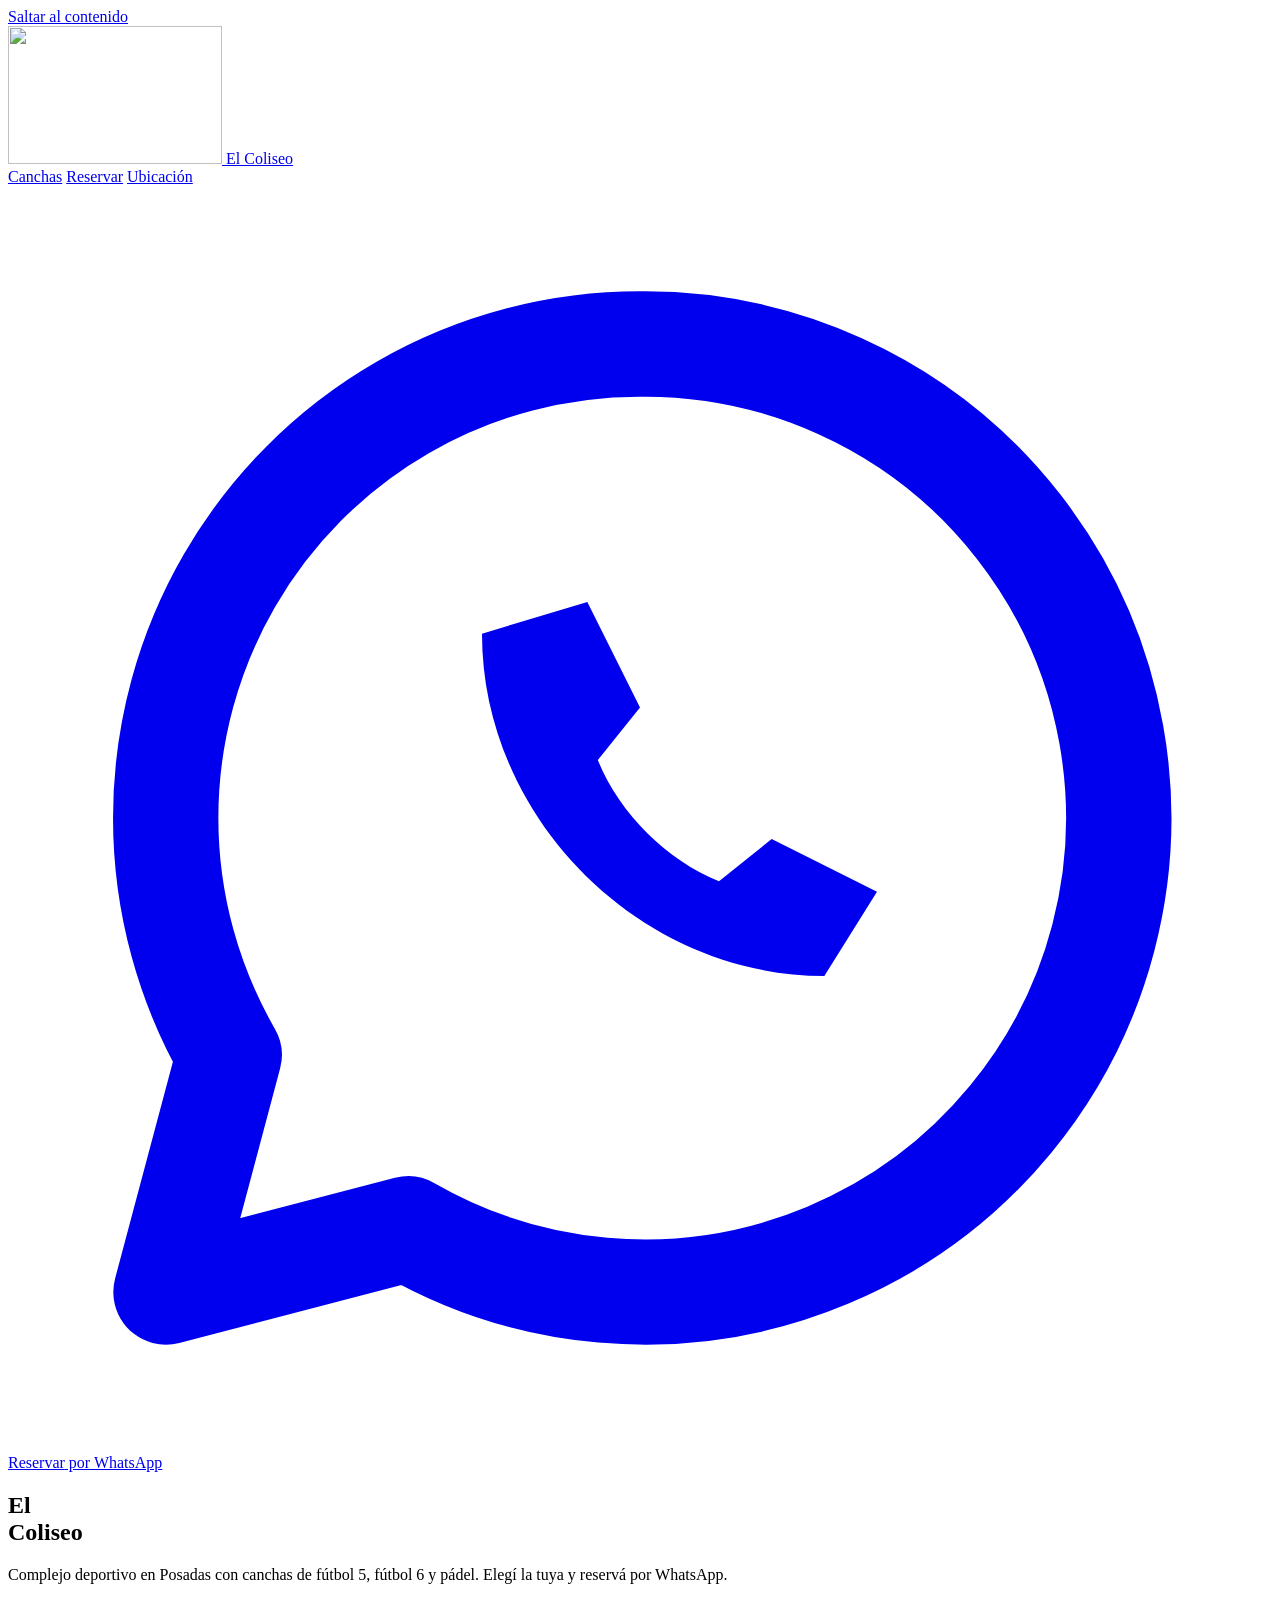
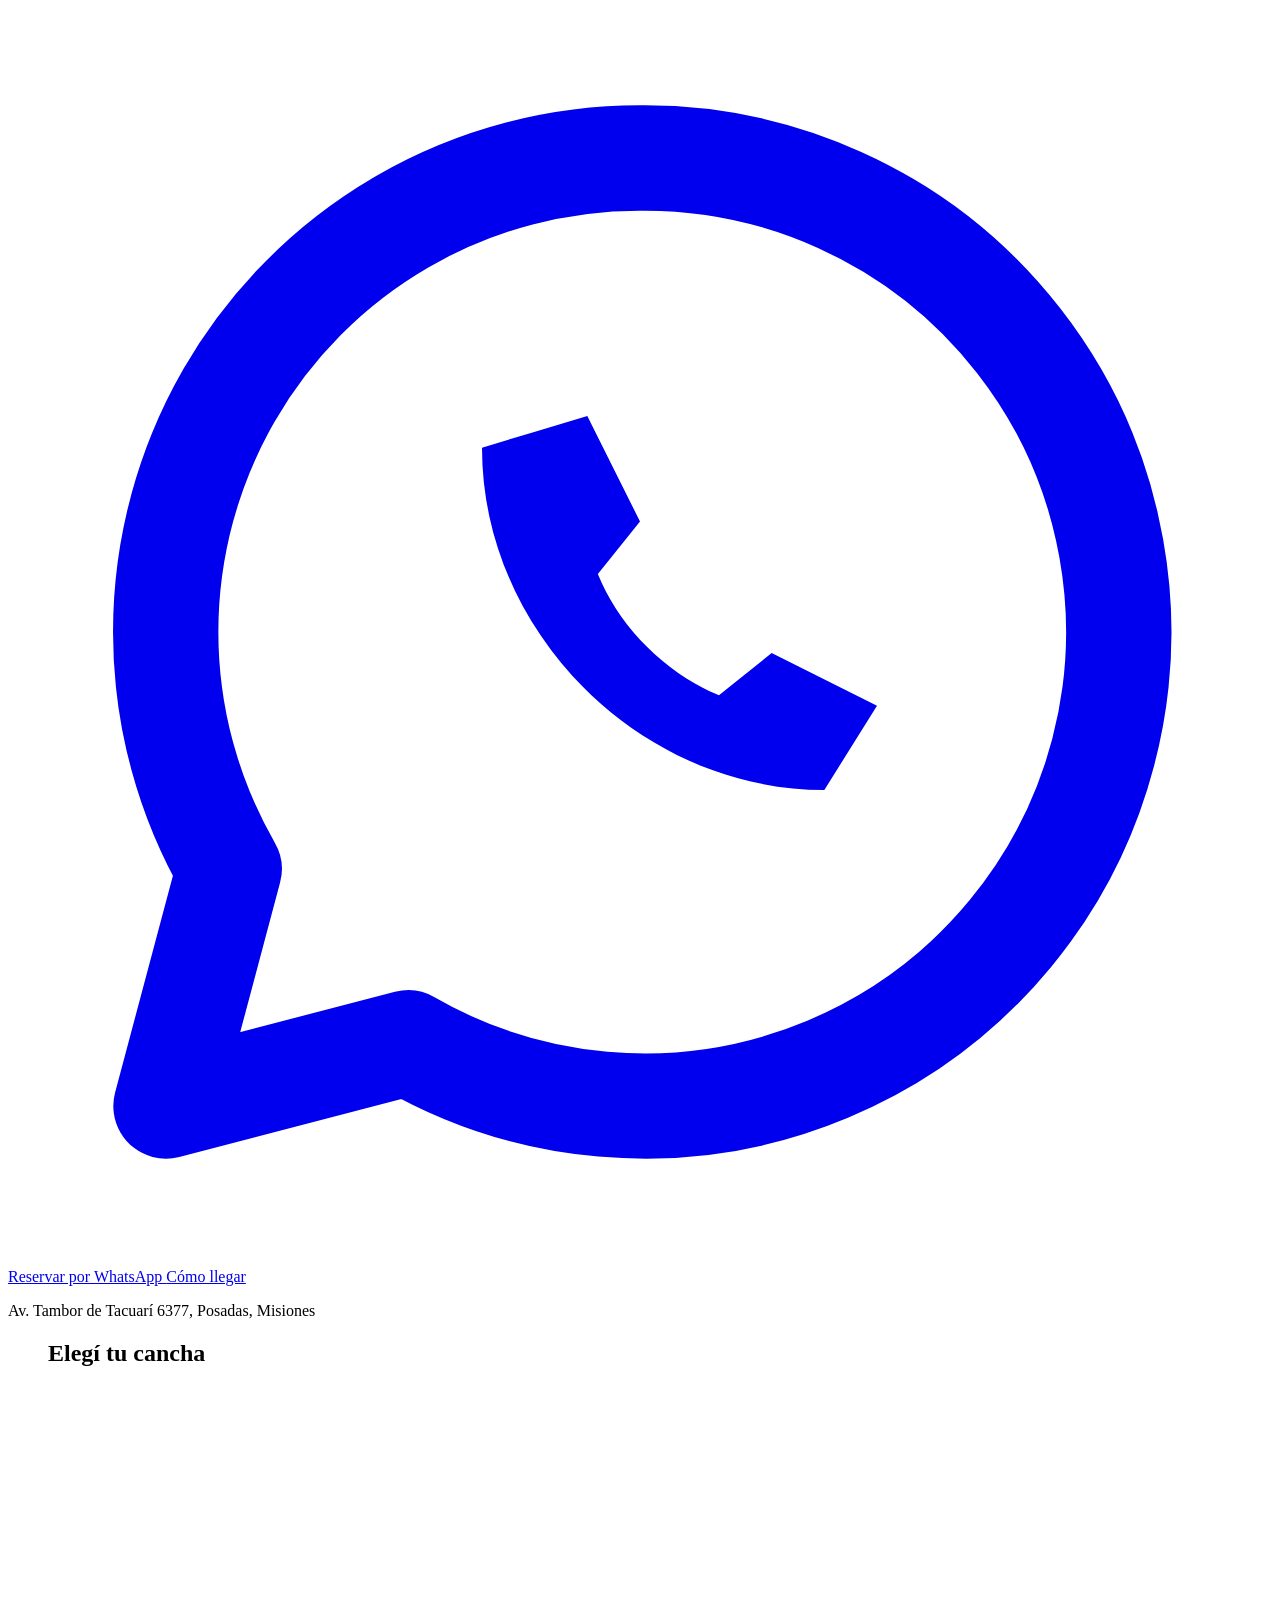
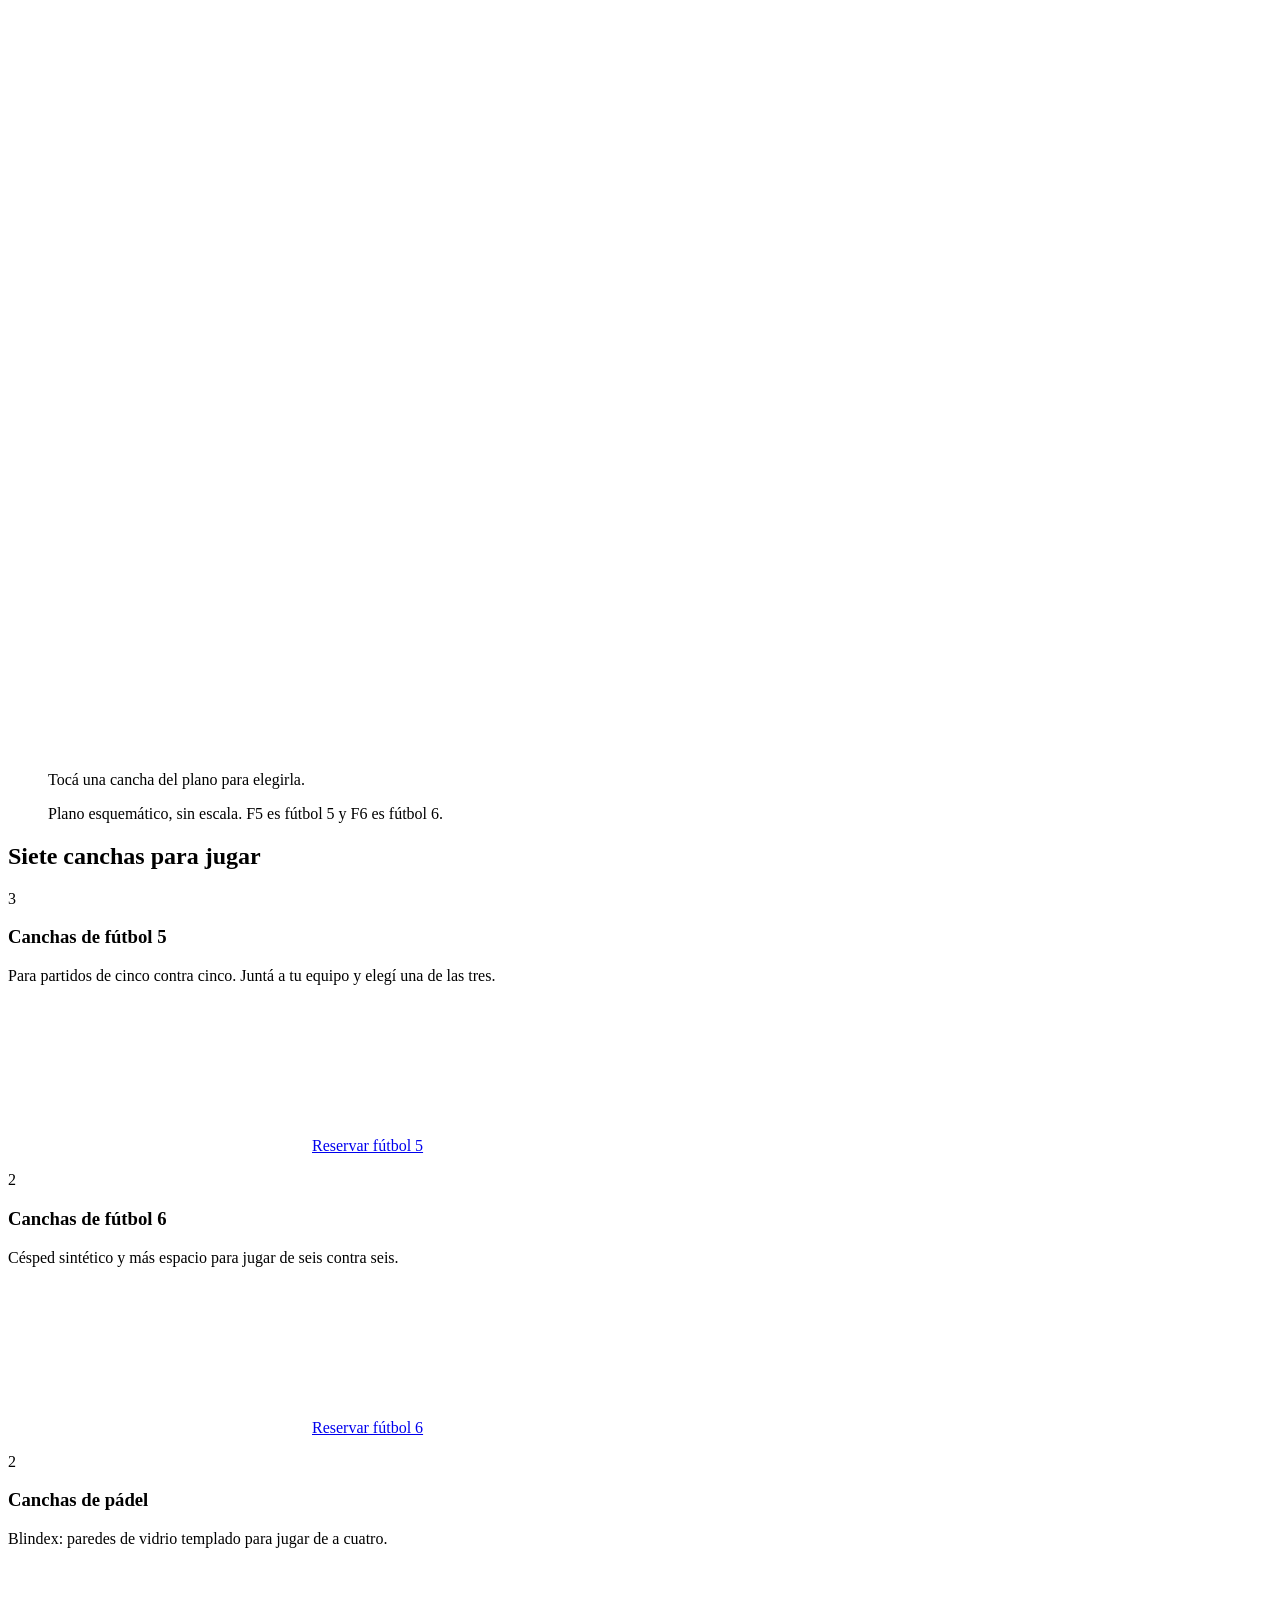
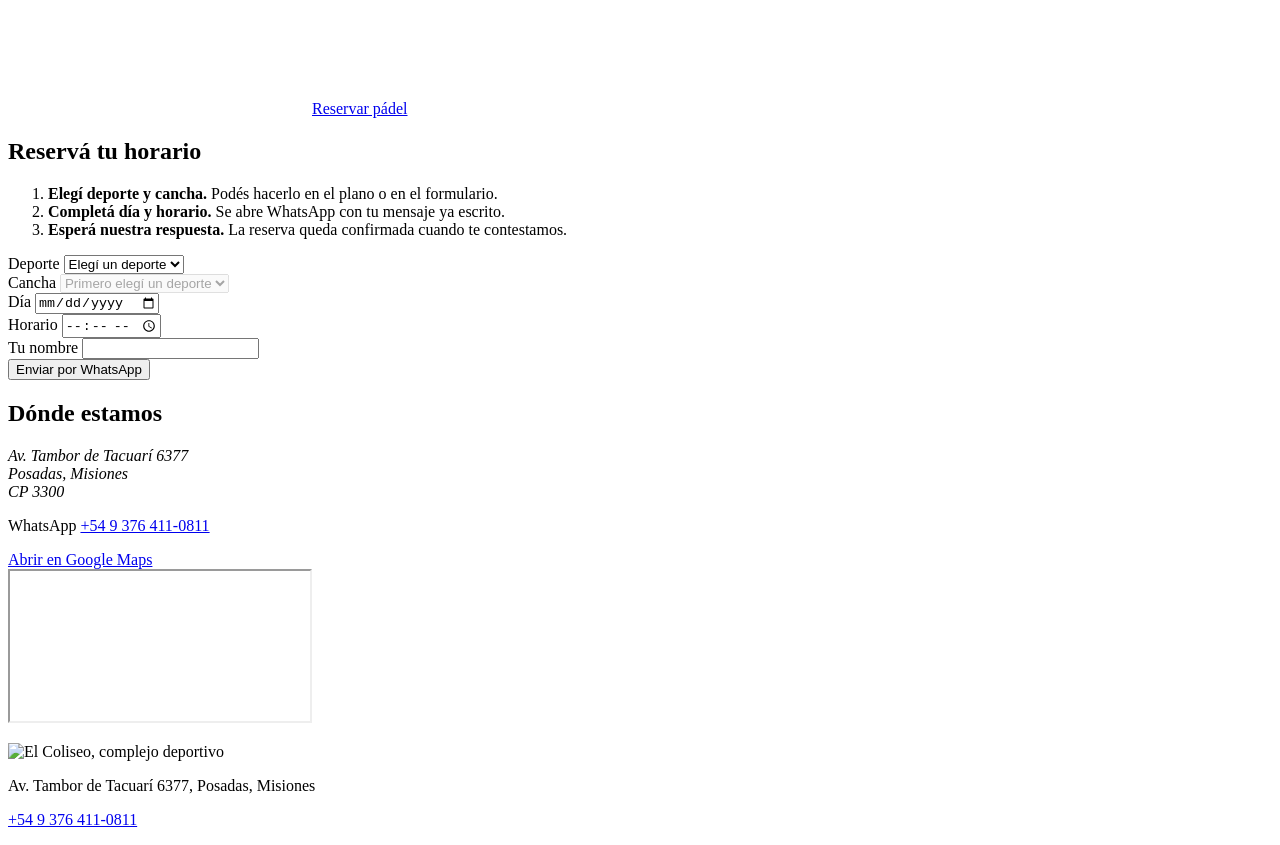
==== index.html @ 9f6e8573 "Agregar index.html Co-Authored-By: Claude Sonnet 5.5 <noreply@anthropic.com>" ====
<!doctype html>
<html lang="es-AR">
<head>
  <meta charset="utf-8">
  <meta name="viewport" content="width=device-width, initial-scale=1">
  <title>El Coliseo | Canchas de fútbol 5, fútbol 6 y pádel en Posadas</title>
  <meta name="description" content="Complejo deportivo en Posadas, Misiones: 3 canchas de fútbol 5, 2 de fútbol 6 con césped sintético y 2 de pádel Blindex. Reservá por WhatsApp.">
  <meta name="theme-color" content="#007abd">
  <meta property="og:type" content="website">
  <meta property="og:locale" content="es_AR">
  <meta property="og:title" content="El Coliseo | Fútbol 5, fútbol 6 y pádel en Posadas">
  <meta property="og:description" content="Elegí tu cancha y reservá por WhatsApp. Av. Tambor de Tacuarí 6377, Posadas.">
  <link rel="icon" type="image/png" href="assets/favicon.png">
  <meta property="og:image" content="assets/logo-completo.png">
  <link rel="preconnect" href="https://fonts.googleapis.com">
  <link rel="preconnect" href="https://fonts.gstatic.com" crossorigin>
  <link href="https://fonts.googleapis.com/css2?family=Big+Shoulders+Display:wght@700;800;900&family=Hanken+Grotesk:wght@400;500;600;700&display=swap" rel="stylesheet">
  <link rel="stylesheet" href="styles.css">
  <script type="application/ld+json">
  {
    "@context": "https://schema.org",
    "@type": "SportsActivityLocation",
    "name": "El Coliseo",
    "description": "Complejo deportivo con canchas de fútbol 5, fútbol 6 con césped sintético y pádel Blindex.",
    "telephone": "+5493764110811",
    "address": {
      "@type": "PostalAddress",
      "streetAddress": "Av. Tambor de Tacuarí 6377",
      "addressLocality": "Posadas",
      "addressRegion": "Misiones",
      "postalCode": "3300",
      "addressCountry": "AR"
    }
  }
  </script>
</head>
<body>
  <a class="skip" href="#canchas">Saltar al contenido</a>

  <header class="site-header">
    <div class="wrap bar">
      <a class="brand" href="#inicio" aria-label="El Coliseo, inicio">
        <img class="brand-mark" src="assets/logo-icono.png" width="214" height="138" alt="">
        <span>El Coliseo</span>
      </a>
      <nav class="nav" aria-label="Principal">
        <a href="#canchas">Canchas</a>
        <a href="#reservar">Reservar</a>
        <a href="#ubicacion">Ubicación</a>
      </nav>
      <a class="btn btn-primary" href="https://wa.me/5493764110811?text=Hola%2C%20quiero%20reservar%20una%20cancha%20en%20El%20Coliseo." target="_blank" rel="noopener">
        <svg class="ico" viewBox="0 0 24 24" aria-hidden="true"><path d="M12 3a9 9 0 0 0-7.8 13.5L3 21l4.6-1.2A9 9 0 1 0 12 3z" fill="none" stroke="currentColor" stroke-width="2" stroke-linejoin="round"/><path d="M9 8.5c0 3.5 3 6.5 6.5 6.5l1-1.6-2-1-1 .8c-1-.4-1.9-1.300-2.300-2.300l.8-1-1-2z" fill="currentColor"/></svg>
        <span>Reservar<span class="hide-sm"> por WhatsApp</span></span>
      </a>
    </div>
  </header>

  <main>
    <section class="hero" id="inicio">
      <div class="wrap hero-grid">
        <div class="hero-copy">
          <h1 class="wordmark">El<br>Coliseo</h1>
          <p class="lede">Complejo deportivo en Posadas con canchas de fútbol 5, fútbol 6 y pádel. Elegí la tuya y reservá por WhatsApp.</p>
          <div class="actions">
            <a class="btn btn-primary btn-lg" href="https://wa.me/5493764110811?text=Hola%2C%20quiero%20reservar%20una%20cancha%20en%20El%20Coliseo." target="_blank" rel="noopener">
              <svg class="ico" viewBox="0 0 24 24" aria-hidden="true"><path d="M12 3a9 9 0 0 0-7.8 13.5L3 21l4.6-1.2A9 9 0 1 0 12 3z" fill="none" stroke="currentColor" stroke-width="2" stroke-linejoin="round"/><path d="M9 8.5c0 3.5 3 6.5 6.5 6.5l1-1.6-2-1-1 .8c-1-.4-1.9-1.300-2.300-2.300l.8-1-1-2z" fill="currentColor"/></svg>
              Reservar por WhatsApp
            </a>
            <a class="btn btn-ghost btn-lg" href="#ubicacion">Cómo llegar</a>
          </div>
          <p class="addr">Av. Tambor de Tacuarí 6377, Posadas, Misiones</p>
        </div>

        <figure class="plan-card" aria-labelledby="plan-title">
          <h2 id="plan-title" class="plan-title">Elegí tu cancha</h2>
          <svg id="plan" class="plan-svg" viewBox="-14 -12 668 544" role="group" aria-label="Plano del complejo con las 7 canchas"></svg>
          <div class="plan-foot">
            <p id="plan-status" class="plan-status" aria-live="polite">Tocá una cancha del plano para elegirla.</p>
            <a id="plan-go" class="btn btn-sun" href="#reservar" hidden>Elegir día y horario</a>
          </div>
          <figcaption class="plan-note">Plano esquemático, sin escala. F5 es fútbol 5 y F6 es fútbol 6.</figcaption>
        </figure>
      </div>
    </section>

    <section class="courts" id="canchas" aria-labelledby="canchas-title">
      <div class="wrap">
        <h2 id="canchas-title" class="section-title">Siete canchas para jugar</h2>

        <div class="court-list">
          <article class="court-row">
            <p class="count">3</p>
            <div class="court-text">
              <h3>Canchas de fútbol&nbsp;5</h3>
              <p>Para partidos de cinco contra cinco. Juntá a tu equipo y elegí una de las tres.</p>
            </div>
            <svg class="court-icon" data-icon="f5" aria-hidden="true"></svg>
            <a class="row-link" href="#reservar" data-pick="f5">Reservar fútbol 5</a>
          </article>

          <article class="court-row">
            <p class="count">2</p>
            <div class="court-text">
              <h3>Canchas de fútbol&nbsp;6</h3>
              <p>Césped sintético y más espacio para jugar de seis contra seis.</p>
            </div>
            <svg class="court-icon" data-icon="f6" aria-hidden="true"></svg>
            <a class="row-link" href="#reservar" data-pick="f6">Reservar fútbol 6</a>
          </article>

          <article class="court-row">
            <p class="count">2</p>
            <div class="court-text">
              <h3>Canchas de pádel</h3>
              <p>Blindex: paredes de vidrio templado para jugar de a cuatro.</p>
            </div>
            <svg class="court-icon" data-icon="padel" aria-hidden="true"></svg>
            <a class="row-link" href="#reservar" data-pick="padel">Reservar pádel</a>
          </article>
        </div>
      </div>
    </section>

    <section class="booking" id="reservar" aria-labelledby="reservar-title">
      <div class="wrap booking-grid">
        <div>
          <h2 id="reservar-title" class="section-title">Reservá tu horario</h2>
          <ol class="steps">
            <li><strong>Elegí deporte y cancha.</strong> Podés hacerlo en el plano o en el formulario.</li>
            <li><strong>Completá día y horario.</strong> Se abre WhatsApp con tu mensaje ya escrito.</li>
            <li><strong>Esperá nuestra respuesta.</strong> La reserva queda confirmada cuando te contestamos.</li>
          </ol>
        </div>

        <form id="form" class="form" novalidate>
          <div class="field">
            <label for="f-sport">Deporte</label>
            <select id="f-sport" name="sport" required>
              <option value="">Elegí un deporte</option>
              <option value="f5">Fútbol 5</option>
              <option value="f6">Fútbol 6</option>
              <option value="padel">Pádel</option>
            </select>
          </div>
          <div class="field">
            <label for="f-court">Cancha</label>
            <select id="f-court" name="court" disabled>
              <option value="">Primero elegí un deporte</option>
            </select>
          </div>
          <div class="field">
            <label for="f-date">Día</label>
            <input id="f-date" name="date" type="date" required>
          </div>
          <div class="field">
            <label for="f-time">Horario</label>
            <input id="f-time" name="time" type="time" required>
          </div>
          <div class="field field-wide">
            <label for="f-name">Tu nombre</label>
            <input id="f-name" name="name" type="text" autocomplete="name" required>
          </div>
          <p id="form-error" class="form-error field-wide" role="alert" hidden></p>
          <button class="btn btn-primary btn-lg field-wide" type="submit">Enviar por WhatsApp</button>
        </form>
      </div>
    </section>

    <section class="where" id="ubicacion" aria-labelledby="ubicacion-title">
      <div class="wrap where-grid">
        <div>
          <h2 id="ubicacion-title" class="section-title">Dónde estamos</h2>
          <address>
            Av. Tambor de Tacuarí 6377<br>
            Posadas, Misiones<br>
            CP 3300
          </address>
          <p class="phone">WhatsApp <a href="https://wa.me/5493764110811" target="_blank" rel="noopener">+54 9 376 411-0811</a></p>
          <a class="btn btn-ghost" href="https://www.google.com/maps/search/?api=1&query=Av.+Tambor+de+Tacuar%C3%AD+6377+Posadas+Misiones" target="_blank" rel="noopener">Abrir en Google Maps</a>
        </div>
        <div class="map">
          <iframe title="Mapa con la ubicación de El Coliseo" loading="lazy" referrerpolicy="no-referrer-when-downgrade"
            src="https://www.google.com/maps?q=Av.+Tambor+de+Tacuar%C3%AD+6377,+Posadas,+Misiones&output=embed"></iframe>
        </div>
      </div>
    </section>
  </main>

  <footer class="site-footer">
    <div class="wrap foot">
      <p class="foot-brand"><img src="assets/logo-completo.png" width="218" height="188" alt="El Coliseo, complejo deportivo"></p>
      <p>Av. Tambor de Tacuarí 6377, Posadas, Misiones</p>
      <p><a href="https://wa.me/5493764110811" target="_blank" rel="noopener">+54 9 376 411-0811</a></p>
    </div>
  </footer>

  <script src="script.js"></script>
</body>
</html>
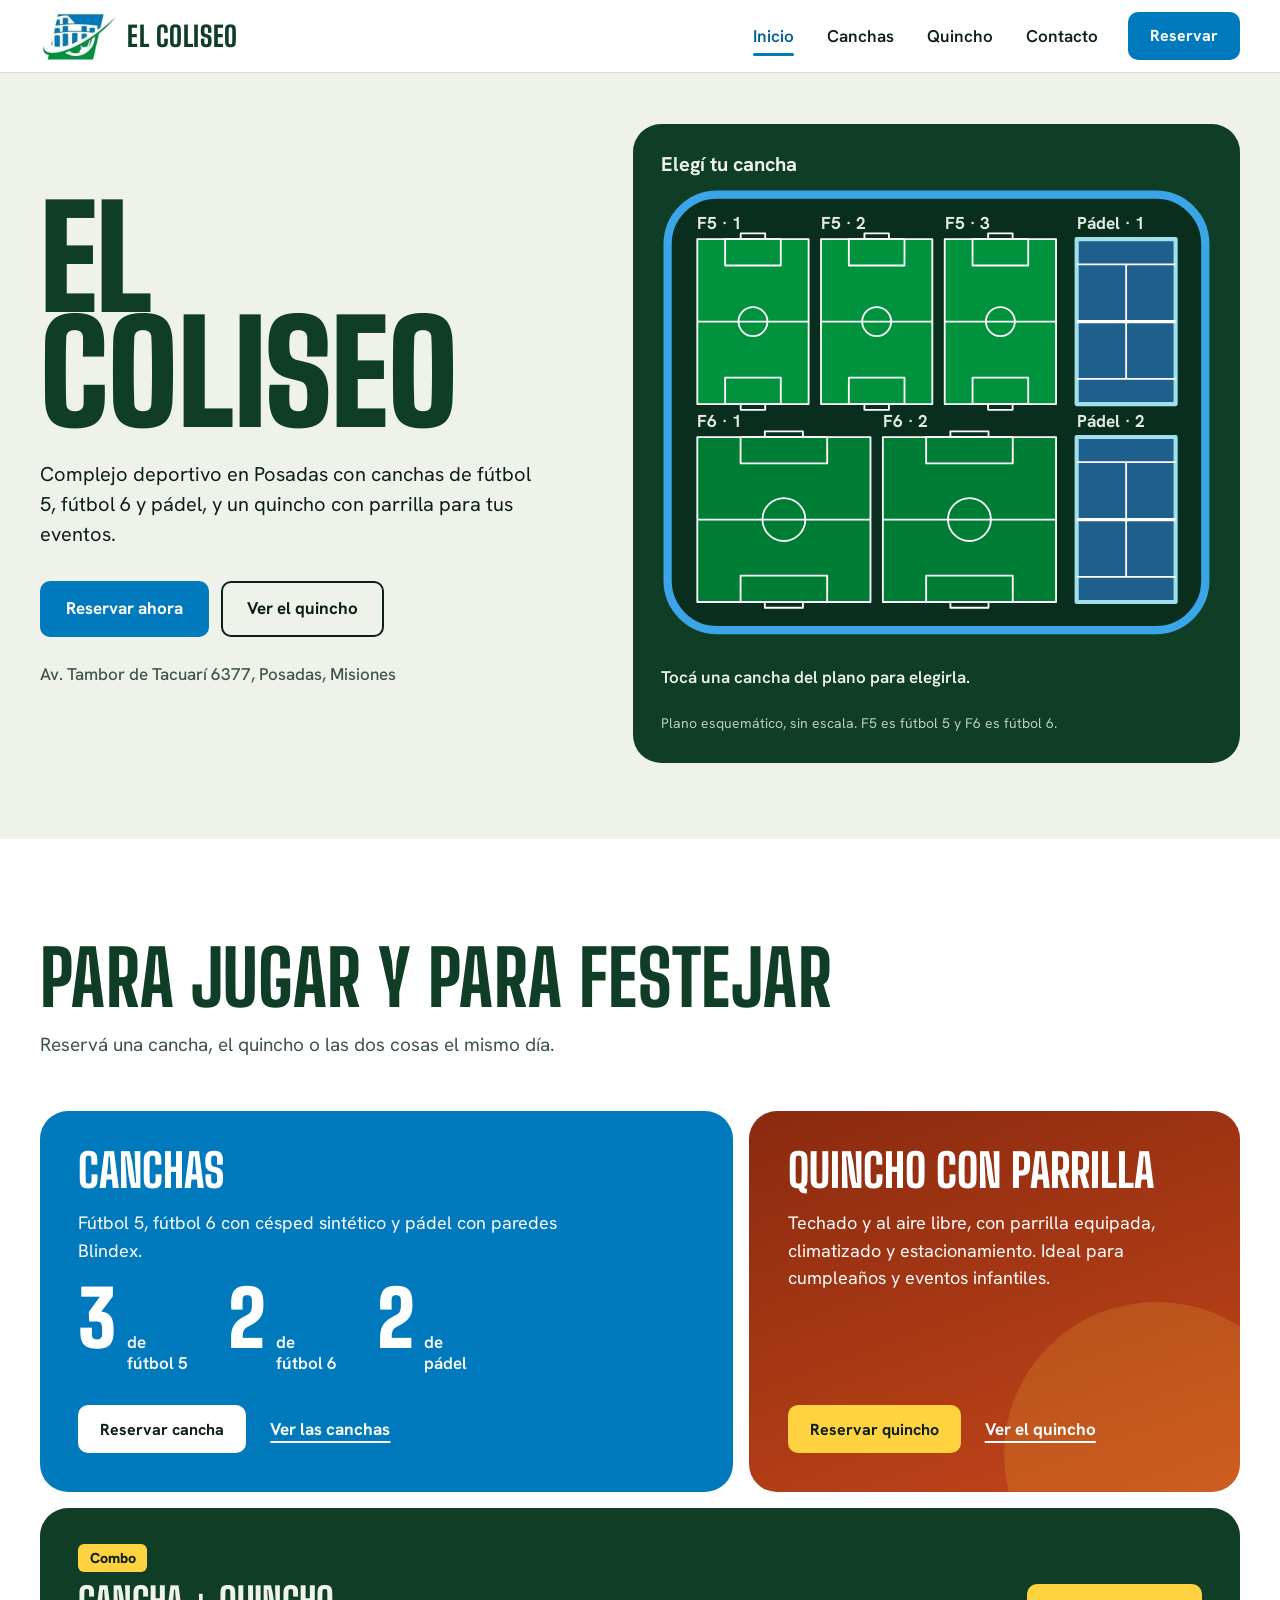
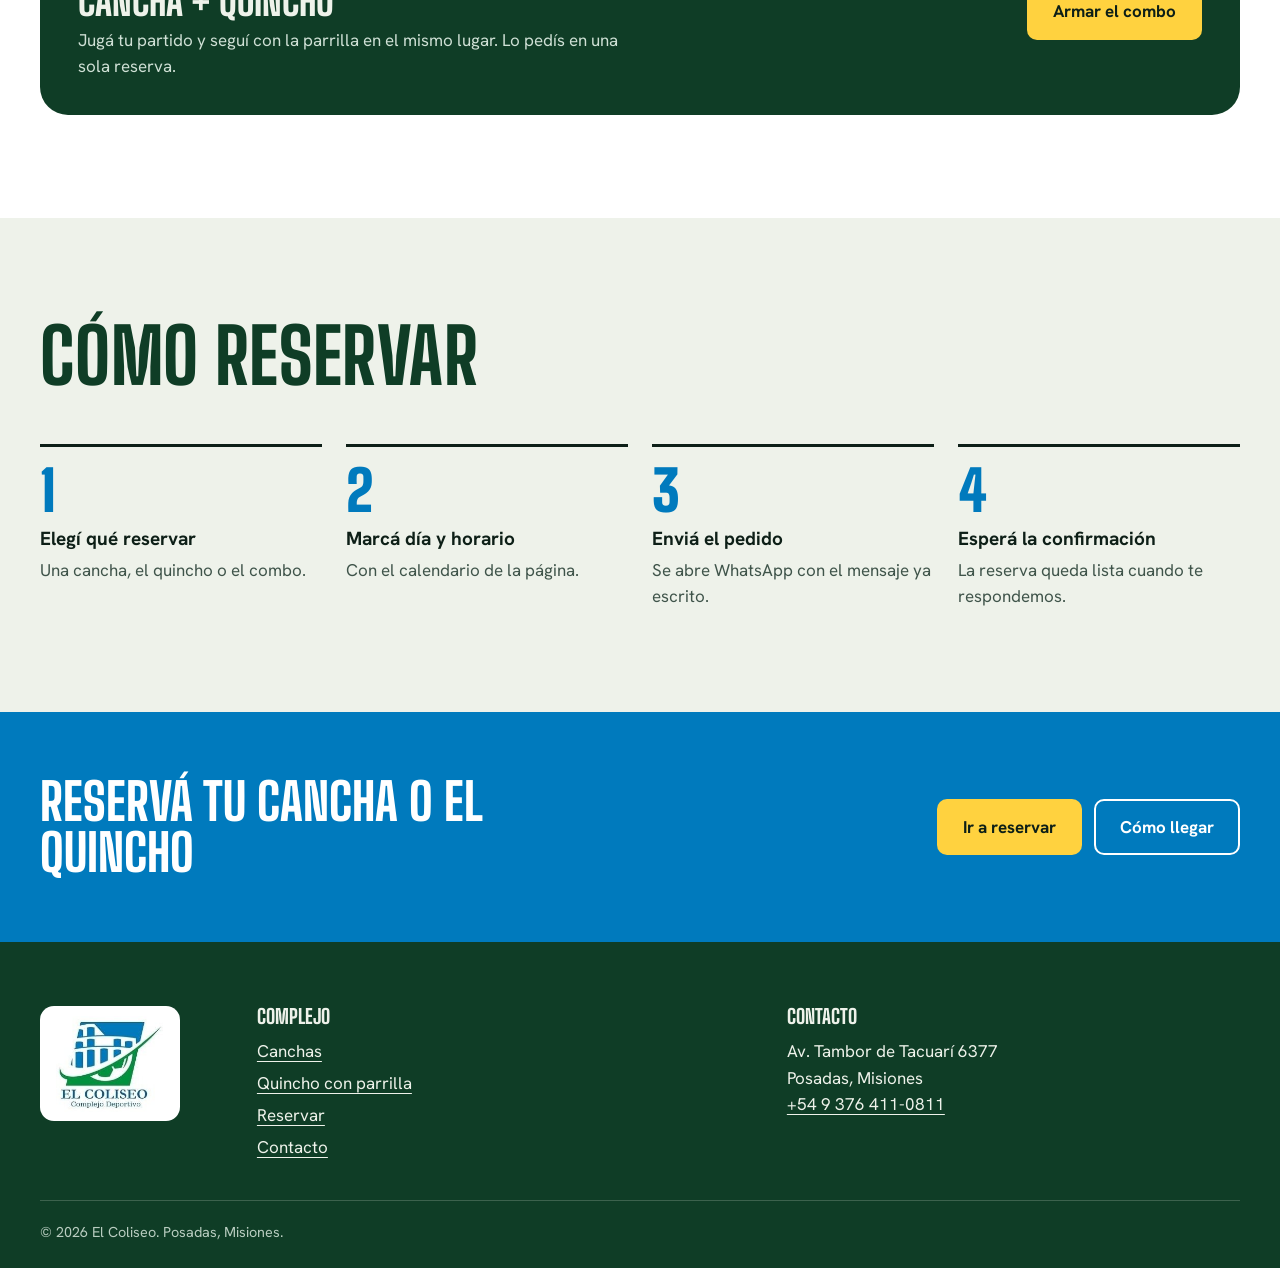
==== commit 16b1914e: "Sitio de varias paginas con quincho y reservas - Paginas: inicio, canchas, quincho, reservar y conta" ====
--- a/index.html
+++ b/index.html
@@ -3,25 +3,25 @@
 <head>
   <meta charset="utf-8">
   <meta name="viewport" content="width=device-width, initial-scale=1">
-  <title>El Coliseo | Canchas de fútbol 5, fútbol 6 y pádel en Posadas</title>
-  <meta name="description" content="Complejo deportivo en Posadas, Misiones: 3 canchas de fútbol 5, 2 de fútbol 6 con césped sintético y 2 de pádel Blindex. Reservá por WhatsApp.">
+  <title>El Coliseo | Canchas de fútbol, pádel y quincho en Posadas</title>
+  <meta name="description" content="Complejo deportivo en Posadas, Misiones: canchas de fútbol 5, fútbol 6 y pádel Blindex, y quincho con parrilla para eventos. Reservá online.">
   <meta name="theme-color" content="#007abd">
   <meta property="og:type" content="website">
   <meta property="og:locale" content="es_AR">
-  <meta property="og:title" content="El Coliseo | Fútbol 5, fútbol 6 y pádel en Posadas">
-  <meta property="og:description" content="Elegí tu cancha y reservá por WhatsApp. Av. Tambor de Tacuarí 6377, Posadas.">
+  <meta property="og:title" content="El Coliseo | Canchas y quincho en Posadas">
+  <meta property="og:description" content="Fútbol 5, fútbol 6, pádel y quincho con parrilla. Av. Tambor de Tacuarí 6377, Posadas.">
+  <meta property="og:image" content="assets/logo-completo.png">
   <link rel="icon" type="image/png" href="assets/favicon.png">
-  <meta property="og:image" content="assets/logo-completo.png">
   <link rel="preconnect" href="https://fonts.googleapis.com">
   <link rel="preconnect" href="https://fonts.gstatic.com" crossorigin>
-  <link href="https://fonts.googleapis.com/css2?family=Big+Shoulders+Display:wght@700;800;900&family=Hanken+Grotesk:wght@400;500;600;700&display=swap" rel="stylesheet">
+  <link href="https://fonts.googleapis.com/css2?family=Big+Shoulders+Display:wght@700;800;900&family=Hanken+Grotesk:wght@400;500;600;700;800&display=swap" rel="stylesheet">
   <link rel="stylesheet" href="styles.css">
   <script type="application/ld+json">
   {
     "@context": "https://schema.org",
     "@type": "SportsActivityLocation",
     "name": "El Coliseo",
-    "description": "Complejo deportivo con canchas de fútbol 5, fútbol 6 con césped sintético y pádel Blindex.",
+    "description": "Complejo deportivo con canchas de fútbol 5, fútbol 6 con césped sintético, pádel Blindex y quincho con parrilla.",
     "telephone": "+5493764110811",
     "address": {
       "@type": "PostalAddress",
@@ -34,39 +34,35 @@
   }
   </script>
 </head>
-<body>
-  <a class="skip" href="#canchas">Saltar al contenido</a>
+<body data-page="inicio">
+  <a class="skip" href="#contenido">Saltar al contenido</a>
 
   <header class="site-header">
     <div class="wrap bar">
-      <a class="brand" href="#inicio" aria-label="El Coliseo, inicio">
+      <a class="brand" href="index.html" aria-label="El Coliseo, inicio">
         <img class="brand-mark" src="assets/logo-icono.png" width="214" height="138" alt="">
         <span>El Coliseo</span>
       </a>
-      <nav class="nav" aria-label="Principal">
-        <a href="#canchas">Canchas</a>
-        <a href="#reservar">Reservar</a>
-        <a href="#ubicacion">Ubicación</a>
+      <nav class="nav" id="nav" aria-label="Principal">
+        <a href="index.html" data-nav="inicio">Inicio</a>
+        <a href="canchas.html" data-nav="canchas">Canchas</a>
+        <a href="quincho.html" data-nav="quincho">Quincho</a>
+        <a href="contacto.html" data-nav="contacto">Contacto</a>
       </nav>
-      <a class="btn btn-primary" href="https://wa.me/5493764110811?text=Hola%2C%20quiero%20reservar%20una%20cancha%20en%20El%20Coliseo." target="_blank" rel="noopener">
-        <svg class="ico" viewBox="0 0 24 24" aria-hidden="true"><path d="M12 3a9 9 0 0 0-7.8 13.5L3 21l4.6-1.2A9 9 0 1 0 12 3z" fill="none" stroke="currentColor" stroke-width="2" stroke-linejoin="round"/><path d="M9 8.5c0 3.5 3 6.5 6.5 6.5l1-1.6-2-1-1 .8c-1-.4-1.9-1.300-2.300-2.300l.8-1-1-2z" fill="currentColor"/></svg>
-        <span>Reservar<span class="hide-sm"> por WhatsApp</span></span>
-      </a>
+      <a class="btn btn-primary bar-cta" href="reservar.html">Reservar</a>
+      <button class="menu-toggle" type="button" aria-expanded="false" aria-controls="nav" aria-label="Abrir menú"><span></span></button>
     </div>
   </header>
 
-  <main>
+  <main id="contenido">
     <section class="hero" id="inicio">
       <div class="wrap hero-grid">
         <div class="hero-copy">
           <h1 class="wordmark">El<br>Coliseo</h1>
-          <p class="lede">Complejo deportivo en Posadas con canchas de fútbol 5, fútbol 6 y pádel. Elegí la tuya y reservá por WhatsApp.</p>
+          <p class="lede">Complejo deportivo en Posadas con canchas de fútbol 5, fútbol 6 y pádel, y un quincho con parrilla para tus eventos.</p>
           <div class="actions">
-            <a class="btn btn-primary btn-lg" href="https://wa.me/5493764110811?text=Hola%2C%20quiero%20reservar%20una%20cancha%20en%20El%20Coliseo." target="_blank" rel="noopener">
-              <svg class="ico" viewBox="0 0 24 24" aria-hidden="true"><path d="M12 3a9 9 0 0 0-7.8 13.5L3 21l4.6-1.2A9 9 0 1 0 12 3z" fill="none" stroke="currentColor" stroke-width="2" stroke-linejoin="round"/><path d="M9 8.5c0 3.5 3 6.5 6.5 6.5l1-1.6-2-1-1 .8c-1-.4-1.9-1.300-2.300-2.300l.8-1-1-2z" fill="currentColor"/></svg>
-              Reservar por WhatsApp
-            </a>
-            <a class="btn btn-ghost btn-lg" href="#ubicacion">Cómo llegar</a>
+            <a class="btn btn-primary btn-lg" href="reservar.html">Reservar ahora</a>
+            <a class="btn btn-ghost btn-lg" href="quincho.html">Ver el quincho</a>
           </div>
           <p class="addr">Av. Tambor de Tacuarí 6377, Posadas, Misiones</p>
         </div>
@@ -76,124 +72,103 @@
           <svg id="plan" class="plan-svg" viewBox="-14 -12 668 544" role="group" aria-label="Plano del complejo con las 7 canchas"></svg>
           <div class="plan-foot">
             <p id="plan-status" class="plan-status" aria-live="polite">Tocá una cancha del plano para elegirla.</p>
-            <a id="plan-go" class="btn btn-sun" href="#reservar" hidden>Elegir día y horario</a>
+            <a id="plan-go" class="btn btn-sun" href="reservar.html" hidden>Elegir día y horario</a>
           </div>
           <figcaption class="plan-note">Plano esquemático, sin escala. F5 es fútbol 5 y F6 es fútbol 6.</figcaption>
         </figure>
       </div>
     </section>
 
-    <section class="courts" id="canchas" aria-labelledby="canchas-title">
+    <section class="services" aria-labelledby="servicios-title">
       <div class="wrap">
-        <h2 id="canchas-title" class="section-title">Siete canchas para jugar</h2>
+        <div class="section-head">
+          <h2 id="servicios-title" class="section-title">Para jugar y para festejar</h2>
+          <p class="section-lede">Reservá una cancha, el quincho o las dos cosas el mismo día.</p>
+        </div>
 
-        <div class="court-list">
-          <article class="court-row">
-            <p class="count">3</p>
-            <div class="court-text">
-              <h3>Canchas de fútbol&nbsp;5</h3>
-              <p>Para partidos de cinco contra cinco. Juntá a tu equipo y elegí una de las tres.</p>
+        <div class="svc-grid">
+          <article class="svc svc--canchas">
+            <h3>Canchas</h3>
+            <p>Fútbol 5, fútbol 6 con césped sintético y pádel con paredes Blindex.</p>
+            <ul class="svc-counts">
+              <li><strong>3</strong><span>de<br>fútbol 5</span></li>
+              <li><strong>2</strong><span>de<br>fútbol 6</span></li>
+              <li><strong>2</strong><span>de<br>pádel</span></li>
+            </ul>
+            <div class="svc-actions">
+              <a class="btn btn-light" href="reservar.html?tipo=cancha">Reservar cancha</a>
+              <a class="text-link" href="canchas.html">Ver las canchas</a>
             </div>
-            <svg class="court-icon" data-icon="f5" aria-hidden="true"></svg>
-            <a class="row-link" href="#reservar" data-pick="f5">Reservar fútbol 5</a>
           </article>
 
-          <article class="court-row">
-            <p class="count">2</p>
-            <div class="court-text">
-              <h3>Canchas de fútbol&nbsp;6</h3>
-              <p>Césped sintético y más espacio para jugar de seis contra seis.</p>
+          <article class="svc svc--quincho">
+            <h3>Quincho con parrilla</h3>
+            <p>Techado y al aire libre, con parrilla equipada, climatizado y estacionamiento. Ideal para cumpleaños y eventos infantiles.</p>
+            <div class="svc-actions">
+              <a class="btn btn-sun" href="reservar.html?tipo=quincho">Reservar quincho</a>
+              <a class="text-link" href="quincho.html">Ver el quincho</a>
             </div>
-            <svg class="court-icon" data-icon="f6" aria-hidden="true"></svg>
-            <a class="row-link" href="#reservar" data-pick="f6">Reservar fútbol 6</a>
           </article>
 
-          <article class="court-row">
-            <p class="count">2</p>
-            <div class="court-text">
-              <h3>Canchas de pádel</h3>
-              <p>Blindex: paredes de vidrio templado para jugar de a cuatro.</p>
+          <aside class="combo-band" aria-label="Combo">
+            <div>
+              <span class="combo-tag">Combo</span>
+              <h3>Cancha + quincho</h3>
+              <p>Jugá tu partido y seguí con la parrilla en el mismo lugar. Lo pedís en una sola reserva.</p>
             </div>
-            <svg class="court-icon" data-icon="padel" aria-hidden="true"></svg>
-            <a class="row-link" href="#reservar" data-pick="padel">Reservar pádel</a>
-          </article>
+            <a class="btn btn-sun btn-lg" href="reservar.html?tipo=combo">Armar el combo</a>
+          </aside>
         </div>
       </div>
     </section>
 
-    <section class="booking" id="reservar" aria-labelledby="reservar-title">
-      <div class="wrap booking-grid">
-        <div>
-          <h2 id="reservar-title" class="section-title">Reservá tu horario</h2>
-          <ol class="steps">
-            <li><strong>Elegí deporte y cancha.</strong> Podés hacerlo en el plano o en el formulario.</li>
-            <li><strong>Completá día y horario.</strong> Se abre WhatsApp con tu mensaje ya escrito.</li>
-            <li><strong>Esperá nuestra respuesta.</strong> La reserva queda confirmada cuando te contestamos.</li>
-          </ol>
+    <section class="how" aria-labelledby="como-title">
+      <div class="wrap">
+        <div class="section-head">
+          <h2 id="como-title" class="section-title">Cómo reservar</h2>
         </div>
-
-        <form id="form" class="form" novalidate>
-          <div class="field">
-            <label for="f-sport">Deporte</label>
-            <select id="f-sport" name="sport" required>
-              <option value="">Elegí un deporte</option>
-              <option value="f5">Fútbol 5</option>
-              <option value="f6">Fútbol 6</option>
-              <option value="padel">Pádel</option>
-            </select>
-          </div>
-          <div class="field">
-            <label for="f-court">Cancha</label>
-            <select id="f-court" name="court" disabled>
-              <option value="">Primero elegí un deporte</option>
-            </select>
-          </div>
-          <div class="field">
-            <label for="f-date">Día</label>
-            <input id="f-date" name="date" type="date" required>
-          </div>
-          <div class="field">
-            <label for="f-time">Horario</label>
-            <input id="f-time" name="time" type="time" required>
-          </div>
-          <div class="field field-wide">
-            <label for="f-name">Tu nombre</label>
-            <input id="f-name" name="name" type="text" autocomplete="name" required>
-          </div>
-          <p id="form-error" class="form-error field-wide" role="alert" hidden></p>
-          <button class="btn btn-primary btn-lg field-wide" type="submit">Enviar por WhatsApp</button>
-        </form>
+        <ol class="how-steps">
+          <li><strong>Elegí qué reservar</strong><p>Una cancha, el quincho o el combo.</p></li>
+          <li><strong>Marcá día y horario</strong><p>Con el calendario de la página.</p></li>
+          <li><strong>Enviá el pedido</strong><p>Se abre WhatsApp con el mensaje ya escrito.</p></li>
+          <li><strong>Esperá la confirmación</strong><p>La reserva queda lista cuando te respondemos.</p></li>
+        </ol>
       </div>
     </section>
 
-    <section class="where" id="ubicacion" aria-labelledby="ubicacion-title">
-      <div class="wrap where-grid">
-        <div>
-          <h2 id="ubicacion-title" class="section-title">Dónde estamos</h2>
-          <address>
-            Av. Tambor de Tacuarí 6377<br>
-            Posadas, Misiones<br>
-            CP 3300
-          </address>
-          <p class="phone">WhatsApp <a href="https://wa.me/5493764110811" target="_blank" rel="noopener">+54 9 376 411-0811</a></p>
-          <a class="btn btn-ghost" href="https://www.google.com/maps/search/?api=1&query=Av.+Tambor+de+Tacuar%C3%AD+6377+Posadas+Misiones" target="_blank" rel="noopener">Abrir en Google Maps</a>
-        </div>
-        <div class="map">
-          <iframe title="Mapa con la ubicación de El Coliseo" loading="lazy" referrerpolicy="no-referrer-when-downgrade"
-            src="https://www.google.com/maps?q=Av.+Tambor+de+Tacuar%C3%AD+6377,+Posadas,+Misiones&output=embed"></iframe>
+    <section class="cta-band" aria-labelledby="cta-title">
+      <div class="wrap cta-inner">
+        <h2 id="cta-title">Reservá tu cancha o el quincho</h2>
+        <div class="cta-actions">
+          <a class="btn btn-sun btn-lg" href="reservar.html">Ir a reservar</a>
+          <a class="btn btn-outline-light btn-lg" href="contacto.html">Cómo llegar</a>
         </div>
       </div>
     </section>
   </main>
 
   <footer class="site-footer">
-    <div class="wrap foot">
+    <div class="wrap foot-grid">
       <p class="foot-brand"><img src="assets/logo-completo.png" width="218" height="188" alt="El Coliseo, complejo deportivo"></p>
-      <p>Av. Tambor de Tacuarí 6377, Posadas, Misiones</p>
-      <p><a href="https://wa.me/5493764110811" target="_blank" rel="noopener">+54 9 376 411-0811</a></p>
+      <div>
+        <p class="foot-title">Complejo</p>
+        <ul>
+          <li><a href="canchas.html">Canchas</a></li>
+          <li><a href="quincho.html">Quincho con parrilla</a></li>
+          <li><a href="reservar.html">Reservar</a></li>
+          <li><a href="contacto.html">Contacto</a></li>
+        </ul>
+      </div>
+      <div>
+        <p class="foot-title">Contacto</p>
+        <address>Av. Tambor de Tacuarí 6377<br>Posadas, Misiones</address>
+        <p><a data-wa href="https://wa.me/5493764110811">+54 9 376 411-0811</a></p>
+      </div>
     </div>
+    <div class="wrap foot-base"><p>© 2026 El Coliseo. Posadas, Misiones.</p></div>
   </footer>
 
-  <script src="script.js"></script>
+  <script src="js/common.js"></script>
+  <script src="js/home.js"></script>
 </body>
 </html>
--- a/styles.css
+++ b/styles.css
@@ -0,0 +1,522 @@
+/* ==========================================================================
+   El Coliseo — estilos
+   Marca: azul y verde del logo. Quincho: naranja brasa del banner.
+   ========================================================================== */
+
+:root {
+  --chalk: #eef2ea;
+  --paper: #f8faf5;
+  --ink: #0d1f17;
+  --ink-soft: #3f544a;
+  --line: rgba(13, 31, 23, .16);
+
+  --turf: #0f3d26;
+  --turf-deep: #0a2e1d;
+  --pitch: #00923d;
+  --pitch-2: #007d34;
+  --court-blue: #1f5f8b;
+
+  --blue: #007abd;
+  --blue-dark: #005f94;
+  --blue-light: #3aa6e8;
+  --blue-tint: #e6f3fa;
+
+  --ember: #c4461a;
+  --ember-dark: #8a2a0f;
+  --ember-deep: #5f1b07;
+  --amber: #f2a33a;
+
+  --sun: #ffd23f;
+  --glass: #9fe0ec;
+  --error: #b3261e;
+
+  --display: "Big Shoulders Display", "Arial Narrow", Impact, sans-serif;
+  --text: "Hanken Grotesk", system-ui, -apple-system, "Segoe UI", sans-serif;
+
+  --section: clamp(3.5rem, 8vw, 6.5rem);
+}
+
+*, *::before, *::after { box-sizing: border-box; }
+
+html { scroll-behavior: smooth; scroll-padding-top: 96px; }
+
+body {
+  margin: 0;
+  font-family: var(--text);
+  font-size: 1.0625rem;
+  line-height: 1.55;
+  color: var(--ink);
+  background: var(--chalk);
+  -webkit-font-smoothing: antialiased;
+}
+
+[hidden] { display: none !important; }
+h1, h2, h3, p, ol, ul, dl, dd, address, figure, fieldset { margin: 0; padding: 0; }
+ul, ol { list-style: none; }
+address { font-style: normal; }
+a { color: inherit; }
+img { max-width: 100%; }
+
+:focus-visible { outline: 3px solid var(--turf); outline-offset: 3px; }
+
+.wrap { width: min(1200px, 100% - 2rem); margin-inline: auto; }
+
+.skip {
+  position: absolute; left: 1rem; top: -4rem; z-index: 50;
+  background: var(--ink); color: var(--chalk); padding: .6rem 1rem; border-radius: 8px;
+}
+.skip:focus { top: 1rem; }
+
+/* ---------- Type ---------- */
+.section-title {
+  font: 800 clamp(2.5rem, 5vw + 1rem, 4.75rem)/.95 var(--display);
+  text-transform: uppercase; letter-spacing: .005em; color: var(--turf);
+}
+.section-lede { margin-top: 1rem; max-width: 36rem; font-size: 1.1875rem; color: var(--ink-soft); }
+.section-head { margin-bottom: clamp(2rem, 4vw, 3.25rem); }
+
+/* ---------- Buttons ---------- */
+.btn {
+  display: inline-flex; align-items: center; justify-content: center; gap: .6rem;
+  min-height: 48px; padding: .65rem 1.25rem;
+  border: 2px solid transparent; border-radius: 10px;
+  font: 700 1rem/1.2 var(--text); text-decoration: none; cursor: pointer;
+  transition: background-color .15s, color .15s, border-color .15s;
+}
+.btn-lg { min-height: 56px; padding-inline: 1.5rem; font-size: 1.0625rem; }
+.btn-primary { background: var(--blue); color: #fff; }
+.btn-primary:hover { background: var(--blue-dark); }
+.btn-ghost { border-color: var(--ink); color: var(--ink); background: transparent; }
+.btn-ghost:hover { background: var(--ink); color: var(--chalk); }
+.btn-light { background: #fff; color: var(--ink); }
+.btn-light:hover { background: var(--chalk); }
+.btn-outline-light { border-color: #fff; color: #fff; background: transparent; }
+.btn-outline-light:hover { background: #fff; color: var(--ink); }
+.btn-sun { background: var(--sun); color: var(--ink); }
+.btn-sun:hover { background: #ffe07a; }
+.btn:disabled { opacity: .55; cursor: not-allowed; }
+.ico { width: 22px; height: 22px; flex: none; }
+
+.on-dark :focus-visible, .plan-card :focus-visible, .site-footer :focus-visible, .summary :focus-visible,
+.svc :focus-visible, .cta-band :focus-visible, .combo-band :focus-visible, .page-hero--ember :focus-visible {
+  outline-color: var(--sun);
+}
+
+.text-link {
+  font-weight: 700; text-underline-offset: 6px; text-decoration-thickness: 2px;
+}
+.text-link:hover { text-decoration-thickness: 4px; }
+
+/* ---------- Header ---------- */
+.site-header {
+  position: sticky; top: 0; z-index: 30;
+  background: #fff; border-bottom: 1px solid var(--line);
+}
+.bar { display: flex; align-items: center; gap: 1rem; min-height: 72px; }
+.brand {
+  display: inline-flex; align-items: center; gap: .6rem;
+  font: 800 1.75rem/1 var(--display); text-transform: uppercase; letter-spacing: .02em;
+  text-decoration: none; color: var(--turf); white-space: nowrap;
+}
+.brand-mark { display: block; height: 50px; width: auto; }
+
+.nav { margin-left: auto; display: flex; gap: .25rem; }
+.nav a {
+  position: relative; padding: .6rem .9rem; border-radius: 8px;
+  font-weight: 600; text-decoration: none;
+}
+.nav a:hover { background: var(--chalk); }
+.nav a[aria-current="page"] { color: var(--blue-dark); }
+.nav a[aria-current="page"]::after {
+  content: ""; position: absolute; left: .9rem; right: .9rem; bottom: .2rem;
+  height: 3px; border-radius: 2px; background: var(--blue);
+}
+
+.menu-toggle {
+  display: none; width: 46px; height: 46px; padding: 0;
+  background: transparent; border: 2px solid var(--line); border-radius: 10px; cursor: pointer;
+  align-items: center; justify-content: center;
+}
+.menu-toggle span, .menu-toggle span::before, .menu-toggle span::after {
+  display: block; width: 20px; height: 2px; background: var(--ink); border-radius: 2px;
+  transition: transform .2s, background-color .2s;
+}
+.menu-toggle span { position: relative; }
+.menu-toggle span::before, .menu-toggle span::after { content: ""; position: absolute; left: 0; }
+.menu-toggle span::before { top: -6px; }
+.menu-toggle span::after { top: 6px; }
+.nav-open .menu-toggle span { background: transparent; }
+.nav-open .menu-toggle span::before { top: 0; transform: rotate(45deg); }
+.nav-open .menu-toggle span::after { top: 0; transform: rotate(-45deg); }
+
+/* ---------- Hero (inicio) ---------- */
+.hero { padding-block: clamp(1.5rem, 4vw, 3.5rem) clamp(2.5rem, 6vw, 5rem); }
+.hero-grid {
+  display: grid; grid-template-columns: minmax(0, 1fr) minmax(0, 1.12fr);
+  gap: clamp(2rem, 4vw, 4rem); align-items: center;
+}
+.wordmark {
+  font: 900 clamp(6.25rem, 8.5vw + 2rem, 10rem)/.82 var(--display);
+  text-transform: uppercase; letter-spacing: -.005em; color: var(--turf);
+}
+.lede { margin-top: 1.75rem; max-width: 31rem; font-size: 1.25rem; line-height: 1.5; }
+.actions { display: flex; flex-wrap: wrap; gap: .75rem; margin-top: 2rem; }
+.addr { margin-top: 1.5rem; color: var(--ink-soft); font-weight: 500; }
+
+/* ---------- Plan ---------- */
+.plan-card {
+  background: var(--turf); color: var(--chalk);
+  border-radius: 28px; padding: clamp(1rem, 2.4vw, 1.75rem);
+}
+.plan-title { font: 700 1.25rem/1.2 var(--text); margin-bottom: .75rem; }
+.plan-svg { display: block; width: 100%; height: auto; overflow: visible; }
+.pista { fill: var(--turf-deep); stroke: var(--blue-light); stroke-width: 10; }
+
+.court { cursor: pointer; outline: none; transition: opacity .2s; }
+.court-hit { fill: transparent; }
+.court-fill { fill: var(--pitch); transition: filter .15s; }
+.court--f6 .court-fill { fill: var(--pitch-2); }
+.court--padel .court-fill { fill: var(--court-blue); }
+.court:hover .court-fill { filter: brightness(1.18); }
+.court-ring { fill: none; stroke: var(--sun); stroke-width: 4; opacity: 0; transition: opacity .15s; }
+.court[aria-pressed="true"] .court-ring { opacity: 1; }
+.court:focus-visible .court-ring { opacity: 1; stroke-dasharray: 8 6; }
+.court[aria-pressed="true"]:focus-visible .court-ring { stroke-dasharray: none; }
+.court-label { font: 700 21px var(--text); fill: #dfeae2; transition: fill .15s; }
+.court[aria-pressed="true"] .court-label { fill: var(--sun); }
+.plan-svg[data-sport="f5"] .court:not(.court--f5),
+.plan-svg[data-sport="f6"] .court:not(.court--f6),
+.plan-svg[data-sport="padel"] .court:not(.court--padel) { opacity: .55; }
+
+.lines > * { fill: none; stroke: #fff; stroke-width: 2.2; stroke-linecap: butt; stroke-linejoin: round; }
+.lines .wall { stroke: var(--glass); stroke-width: 5; }
+.lines .net { stroke-width: 4; }
+
+/* One orchestrated moment: the pista and each court draw themselves on load */
+.plan-svg .pista, .plan-svg .lines > * {
+  stroke-dasharray: 1; stroke-dashoffset: 1;
+  animation: draw 1.5s cubic-bezier(.6, .1, .2, 1) forwards;
+}
+.plan-svg .pista { animation-duration: 1.8s; }
+.plan-svg .lines > * { animation-delay: calc(var(--i, 0) * 110ms + 500ms); }
+.plan-svg.is-static .pista, .plan-svg.is-static .lines > * { animation: none; stroke-dashoffset: 0; }
+@keyframes draw { to { stroke-dashoffset: 0; } }
+
+.plan-foot {
+  display: flex; align-items: center; justify-content: space-between; gap: 1rem; flex-wrap: wrap;
+  margin-top: 1rem; min-height: 48px;
+}
+.plan-status { font-weight: 600; }
+.plan-note { margin-top: .75rem; font-size: .875rem; color: #b9cdc0; }
+
+/* ---------- Services (inicio) ---------- */
+.services { background: #fff; padding-block: var(--section); }
+.svc-grid { display: grid; grid-template-columns: repeat(12, minmax(0, 1fr)); gap: 1rem; }
+.svc {
+  position: relative; overflow: hidden; color: #fff;
+  display: flex; flex-direction: column; gap: 1rem;
+  border-radius: 28px; padding: clamp(1.5rem, 3vw, 2.5rem);
+}
+.svc--canchas { grid-column: span 7; background: var(--blue); }
+.svc--quincho { grid-column: span 5; background: linear-gradient(160deg, var(--ember-dark) 0%, var(--ember) 100%); }
+.svc--quincho::after {
+  content: ""; position: absolute; right: -14%; bottom: -30%; width: 62%; aspect-ratio: 1;
+  border-radius: 50%; background: rgba(255, 210, 63, .16); pointer-events: none;
+}
+.svc > * { position: relative; z-index: 1; }
+.svc h3 { font: 800 clamp(2.25rem, 3.6vw, 3.5rem)/.95 var(--display); text-transform: uppercase; }
+.svc p { max-width: 34rem; font-size: 1.125rem; }
+.svc-counts { display: flex; flex-wrap: wrap; gap: 1.25rem 2.5rem; margin-top: .5rem; }
+.svc-counts li { display: flex; align-items: baseline; gap: .6rem; }
+.svc-counts strong { font: 900 clamp(3.5rem, 6vw, 5rem)/.8 var(--display); }
+.svc-counts span { font-weight: 600; line-height: 1.2; }
+.svc-actions { display: flex; flex-wrap: wrap; align-items: center; gap: .75rem 1.5rem; margin-top: auto; padding-top: 1rem; }
+
+.combo-band {
+  grid-column: 1 / -1; background: var(--turf); color: var(--chalk);
+  display: flex; flex-wrap: wrap; align-items: center; justify-content: space-between; gap: 1.25rem 2rem;
+  border-radius: 28px; padding: clamp(1.5rem, 3vw, 2.25rem) clamp(1.5rem, 3vw, 2.5rem);
+}
+.combo-tag {
+  display: inline-block; background: var(--sun); color: var(--ink);
+  font-weight: 800; font-size: .9rem; padding: .2rem .7rem; border-radius: 6px; margin-bottom: .6rem;
+}
+.combo-band h3 { font: 800 clamp(1.75rem, 3vw, 2.5rem)/1 var(--display); text-transform: uppercase; }
+.combo-band p { margin-top: .4rem; max-width: 34rem; color: #cfe0d5; }
+
+/* ---------- How it works (inicio) ---------- */
+.how { padding-block: var(--section); }
+.how-steps { display: grid; grid-template-columns: repeat(4, minmax(0, 1fr)); gap: 1.5rem; counter-reset: how; }
+.how-steps li { counter-increment: how; border-top: 3px solid var(--ink); padding-top: 1rem; }
+.how-steps li::before {
+  content: counter(how); display: block; margin-bottom: .5rem;
+  font: 900 3.5rem/1 var(--display); color: var(--blue);
+}
+.how-steps strong { display: block; font-size: 1.1875rem; line-height: 1.25; }
+.how-steps p { margin-top: .4rem; color: var(--ink-soft); }
+
+/* ---------- CTA band ---------- */
+.cta-band { background: var(--blue); color: #fff; padding-block: clamp(2.5rem, 6vw, 4rem); }
+.cta-inner { display: flex; flex-wrap: wrap; align-items: center; justify-content: space-between; gap: 1.5rem 2.5rem; }
+.cta-band h2 { font: 800 clamp(2rem, 4vw, 3.25rem)/1 var(--display); text-transform: uppercase; max-width: 22ch; }
+.cta-actions { display: flex; flex-wrap: wrap; gap: .75rem; }
+
+/* ---------- Inner page hero ---------- */
+.page-hero { background: #fff; border-bottom: 1px solid var(--line); padding-block: clamp(2.5rem, 6vw, 4.5rem); }
+.page-hero h1 {
+  font: 900 clamp(3.5rem, 8vw, 6.5rem)/.9 var(--display); text-transform: uppercase; color: var(--turf);
+}
+.page-hero .lede { margin-top: 1.25rem; max-width: 36rem; }
+
+.page-hero--ember {
+  position: relative; overflow: hidden; border: 0; color: #fff;
+  background: linear-gradient(135deg, var(--ember-dark) 0%, var(--ember) 100%);
+  padding-block: clamp(3rem, 7vw, 5.5rem);
+}
+.page-hero--ember::after {
+  content: ""; position: absolute; right: -8%; bottom: -45%; width: min(52%, 640px); aspect-ratio: 1;
+  border-radius: 50%; background: rgba(255, 210, 63, .16); pointer-events: none;
+}
+.page-hero--ember .wrap { position: relative; z-index: 1; }
+.page-hero--ember h1 { color: #fff; max-width: 12ch; }
+.page-hero--ember .lede { color: #fff; }
+.chip-sun {
+  display: inline-block; margin-bottom: 1.25rem;
+  background: var(--sun); color: var(--ink); font-weight: 800; font-size: .95rem;
+  padding: .3rem .85rem; border-radius: 6px;
+}
+
+/* ---------- Canchas page ---------- */
+.sports { background: var(--chalk); padding-block: var(--section); }
+.sport {
+  display: grid; grid-template-columns: minmax(0, 1.1fr) minmax(0, .9fr);
+  gap: clamp(1.5rem, 4vw, 4rem); align-items: center;
+  padding-block: clamp(2rem, 4vw, 3.5rem); border-top: 2px solid var(--ink);
+}
+.sport:last-child { border-bottom: 2px solid var(--ink); }
+.sport-count { font: 900 clamp(5rem, 9vw, 8rem)/.8 var(--display); color: var(--blue); }
+.sport h2 { margin-top: .5rem; font: 800 clamp(2rem, 3.4vw, 3rem)/1 var(--display); text-transform: uppercase; color: var(--turf); }
+.sport-desc { margin-top: .75rem; max-width: 32rem; font-size: 1.125rem; }
+.specs { margin-top: 1.25rem; max-width: 28rem; border-top: 1px solid var(--line); }
+.specs div { display: flex; justify-content: space-between; gap: 1rem; padding: .6rem 0; border-bottom: 1px solid var(--line); }
+.specs dt { color: var(--ink-soft); }
+.specs dd { font-weight: 700; text-align: right; }
+.sport .btn { margin-top: 1.5rem; }
+.sport-art { background: var(--turf); border-radius: 24px; padding: clamp(1.25rem, 3vw, 2rem); display: grid; place-items: center; }
+.court-art { width: min(100%, 210px); height: auto; overflow: visible; }
+.court-art .court-fill { fill: var(--pitch); }
+.court-art[data-icon="f6"] .court-fill { fill: var(--pitch-2); }
+.court-art[data-icon="padel"] .court-fill { fill: var(--court-blue); }
+
+/* ---------- Quincho page ---------- */
+.features { background: #fff; padding-block: var(--section); }
+.feature-grid { display: grid; grid-template-columns: repeat(3, minmax(0, 1fr)); border-top: 2px solid var(--ink); }
+.feature { padding: 1.75rem 1.5rem 1.75rem 0; border-bottom: 1px solid var(--line); }
+.feature:nth-child(3n + 2), .feature:nth-child(3n) { padding-left: 1.5rem; border-left: 1px solid var(--line); }
+.feature svg { width: 40px; height: 40px; color: var(--ember); fill: none; stroke: currentColor; stroke-width: 1.7; stroke-linecap: round; stroke-linejoin: round; }
+.feature h3 { margin-top: 1rem; font: 800 1.75rem/1 var(--display); text-transform: uppercase; color: var(--ink); }
+.feature p { margin-top: .5rem; color: var(--ink-soft); max-width: 22rem; }
+
+.quincho-combo { background: var(--ember-dark); color: #fff; padding-block: var(--section); }
+.quincho-combo .wrap { display: grid; grid-template-columns: minmax(0, 1fr) auto; gap: 2rem; align-items: center; }
+.quincho-combo h2 { font: 800 clamp(2.25rem, 5vw, 4rem)/.95 var(--display); text-transform: uppercase; }
+.quincho-combo p { margin-top: 1rem; max-width: 36rem; font-size: 1.1875rem; }
+
+/* ---------- Booking ---------- */
+.booking { padding-block: clamp(2rem, 5vw, 4rem) var(--section); }
+.booking-layout {
+  display: grid; grid-template-columns: minmax(0, 1fr) 22rem; gap: clamp(2rem, 4vw, 3.5rem); align-items: start;
+}
+.wizard { display: grid; gap: 2.75rem; counter-reset: step; }
+.step { border: 0; min-width: 0; }
+.step:not([hidden]) { counter-increment: step; }
+.step legend {
+  display: flex; align-items: center; gap: .75rem; width: 100%; margin-bottom: 1.1rem;
+  font: 800 clamp(1.6rem, 3vw, 2.1rem)/1 var(--display); text-transform: uppercase; color: var(--turf);
+}
+.step legend::before {
+  content: counter(step); flex: none; display: grid; place-items: center;
+  width: 2.4rem; height: 2.4rem; border-radius: 50%; background: var(--turf); color: #fff;
+  font: 800 1.2rem/1 var(--display);
+}
+.hint { margin-bottom: 1rem; color: var(--ink-soft); }
+
+.choice-grid, .seg { display: grid; gap: .75rem; }
+.choice-grid { grid-template-columns: repeat(3, minmax(0, 1fr)); }
+.seg { grid-template-columns: repeat(3, minmax(0, 1fr)); margin-bottom: 1rem; }
+.choice { position: relative; display: block; }
+.choice input { position: absolute; inset: 0; width: 100%; height: 100%; margin: 0; opacity: 0; cursor: pointer; }
+.choice-body {
+  display: flex; flex-direction: column; gap: .25rem; height: 100%;
+  padding: 1.1rem; background: #fff; border: 2px solid var(--line); border-radius: 14px;
+  transition: border-color .15s, background-color .15s;
+}
+.choice-body svg { width: 30px; height: 30px; margin-bottom: .35rem; fill: none; stroke: currentColor; stroke-width: 1.8; stroke-linecap: round; stroke-linejoin: round; color: var(--blue-dark); }
+.choice-body strong { font-size: 1.0625rem; line-height: 1.2; }
+.choice-body small { color: var(--ink-soft); font-size: .9rem; line-height: 1.3; }
+.choice:hover .choice-body { border-color: rgba(13, 31, 23, .45); }
+.choice input:checked + .choice-body { border-color: var(--blue); background: var(--blue-tint); box-shadow: inset 0 0 0 1px var(--blue); }
+.choice input:focus-visible + .choice-body { outline: 3px solid var(--turf); outline-offset: 2px; }
+.seg .choice-body { padding: .8rem 1rem; align-items: center; justify-content: center; text-align: center; }
+
+.booking .plan-card { margin-top: .25rem; }
+.court-hint { margin-top: .6rem; color: var(--ink-soft); font-size: .95rem; }
+
+.field-row { display: grid; grid-template-columns: repeat(2, minmax(0, 1fr)); gap: 1rem; }
+.field { display: flex; flex-direction: column; gap: .4rem; min-width: 0; }
+.field-wide { grid-column: 1 / -1; }
+.field label { font-weight: 700; font-size: .95rem; }
+.field .opt { font-weight: 500; color: var(--ink-soft); }
+.field select, .field input, .field textarea {
+  width: 100%; min-height: 52px; padding: .6rem .85rem;
+  font: 500 1rem var(--text); color: var(--ink);
+  background: #fff; border: 2px solid rgba(13, 31, 23, .5); border-radius: 8px;
+}
+.field textarea { min-height: 96px; resize: vertical; }
+.field select:focus, .field input:focus, .field textarea:focus {
+  border-color: var(--turf); outline: 3px solid rgba(15, 61, 38, .25); outline-offset: 0;
+}
+.field [aria-invalid="true"] { border-color: var(--error); }
+.time-block { display: grid; gap: 1rem; }
+.time-block + .time-block { margin-top: 1.25rem; }
+.time-block h3 { font-weight: 700; font-size: 1.0625rem; }
+
+/* Calendar */
+.cal { max-width: 27rem; background: #fff; border: 2px solid var(--ink); border-radius: 18px; padding: 1rem; }
+.cal-head { display: flex; align-items: center; justify-content: space-between; gap: .5rem; margin-bottom: .75rem; }
+.cal-title { font-weight: 800; font-size: 1.125rem; }
+.cal-title::first-letter { text-transform: uppercase; }
+.cal-nav {
+  width: 44px; height: 44px; display: grid; place-items: center;
+  background: #fff; border: 2px solid var(--line); border-radius: 10px; cursor: pointer; color: var(--ink);
+}
+.cal-nav:hover:not(:disabled) { background: var(--chalk); }
+.cal-nav:disabled { opacity: .35; cursor: not-allowed; }
+.cal-nav svg { width: 18px; height: 18px; fill: none; stroke: currentColor; stroke-width: 2.5; stroke-linecap: round; stroke-linejoin: round; }
+.cal-grid { display: grid; grid-template-columns: repeat(7, minmax(0, 1fr)); gap: 4px; }
+.cal-dow { text-align: center; font-size: .8rem; font-weight: 700; color: var(--ink-soft); padding-block: .3rem; }
+.cal-day {
+  aspect-ratio: 1; min-height: 40px; padding: 0;
+  background: transparent; border: 0; border-radius: 10px;
+  font: 600 1rem var(--text); color: var(--ink); cursor: pointer;
+}
+.cal-day:hover:not(:disabled) { background: var(--chalk); }
+.cal-day:disabled { color: #a7b2ab; cursor: not-allowed; }
+.cal-day.is-today { box-shadow: inset 0 0 0 2px var(--blue); }
+.cal-day[aria-pressed="true"] { background: var(--blue); color: #fff; }
+.cal-note { margin-top: .75rem; font-size: .9rem; color: var(--ink-soft); }
+
+/* Summary */
+.summary {
+  position: sticky; top: 96px;
+  background: var(--turf); color: var(--chalk); border-radius: 24px; padding: 1.5rem;
+}
+.summary h2 { font: 800 1.9rem/1 var(--display); text-transform: uppercase; }
+.sum-list { display: grid; gap: .9rem; margin-block: 1.25rem; }
+.sum-list dt { font-size: .875rem; color: #b9cdc0; }
+.sum-list dd { font-weight: 700; line-height: 1.3; }
+.sum-list dd.is-empty { font-weight: 500; color: #9fb8a8; }
+.summary .btn { width: 100%; }
+.sum-error {
+  margin-bottom: 1rem; padding: .85rem 1rem; border-radius: 10px;
+  background: rgba(255, 210, 63, .14); border: 1px solid var(--sun);
+}
+.sum-error p { font-weight: 700; }
+.sum-error ul { margin-top: .35rem; padding-left: 1.1rem; list-style: disc; }
+.sum-done { margin-top: 1rem; font-size: .95rem; color: #cfe0d5; }
+.sum-done a { color: #fff; font-weight: 700; text-underline-offset: 4px; }
+.sum-note { margin-top: 1rem; font-size: .875rem; color: #b9cdc0; }
+
+/* FAQ */
+.faq { background: #fff; padding-block: var(--section); }
+.faq-list { max-width: 48rem; border-top: 2px solid var(--ink); }
+.faq details { border-bottom: 1px solid var(--line); }
+.faq summary {
+  display: flex; align-items: center; justify-content: space-between; gap: 1rem;
+  padding: 1.15rem 0; font-weight: 700; font-size: 1.125rem; cursor: pointer; list-style: none;
+}
+.faq summary::-webkit-details-marker { display: none; }
+.faq summary::after {
+  content: ""; flex: none; width: 12px; height: 12px;
+  border-right: 3px solid var(--blue); border-bottom: 3px solid var(--blue);
+  transform: rotate(45deg); transition: transform .2s;
+}
+.faq details[open] summary::after { transform: rotate(-135deg); }
+.faq details p { padding: 0 2rem 1.25rem 0; color: var(--ink-soft); max-width: 40rem; }
+
+/* ---------- Contact ---------- */
+.contact { padding-block: var(--section); }
+.contact-grid {
+  display: grid; grid-template-columns: minmax(0, .9fr) minmax(0, 1.1fr);
+  gap: clamp(2rem, 5vw, 4rem); align-items: start;
+}
+.info-list { border-top: 2px solid var(--ink); }
+.info-item { padding: 1.4rem 0; border-bottom: 1px solid var(--line); }
+.info-item h2 { font: 800 1.5rem/1 var(--display); text-transform: uppercase; color: var(--turf); }
+.info-item p, .info-item address { margin-top: .5rem; font-size: 1.1875rem; font-weight: 500; }
+.info-item .btn { margin-top: 1rem; }
+.map { border-radius: 20px; overflow: hidden; background: #d3dccd; border: 2px solid var(--ink); }
+.map iframe { display: block; width: 100%; height: 480px; border: 0; }
+
+/* ---------- Footer ---------- */
+.site-footer { background: var(--turf); color: var(--chalk); padding-block: clamp(2.5rem, 5vw, 4rem) 1.5rem; }
+.foot-grid { display: grid; grid-template-columns: auto 1fr 1fr; gap: 2rem clamp(2rem, 6vw, 5rem); align-items: start; }
+.foot-brand { background: #fff; border-radius: 14px; padding: .6rem .9rem; line-height: 0; }
+.foot-brand img { display: block; height: 96px; width: auto; }
+.foot-title { font: 800 1.25rem/1 var(--display); text-transform: uppercase; margin-bottom: .75rem; }
+.site-footer li + li { margin-top: .35rem; }
+.site-footer a { text-underline-offset: 4px; }
+.foot-base { margin-top: 2.5rem; padding-top: 1.25rem; border-top: 1px solid rgba(238, 242, 234, .2); font-size: .9rem; color: #b9cdc0; }
+
+/* ---------- Responsive ---------- */
+@media (max-width: 960px) {
+  .hero-grid, .contact-grid, .booking-layout, .sport, .quincho-combo .wrap { grid-template-columns: minmax(0, 1fr); }
+  .svc--canchas, .svc--quincho { grid-column: 1 / -1; }
+  .how-steps { grid-template-columns: repeat(2, minmax(0, 1fr)); }
+  .feature-grid { grid-template-columns: repeat(2, minmax(0, 1fr)); }
+  .feature:nth-child(3n + 2), .feature:nth-child(3n) { padding-left: 0; border-left: 0; }
+  .feature:nth-child(2n) { padding-left: 1.5rem; border-left: 1px solid var(--line); }
+  .summary { position: static; }
+  .sport-art { order: -1; }
+  .foot-grid { grid-template-columns: minmax(0, 1fr) minmax(0, 1fr); }
+  .foot-brand { grid-column: 1 / -1; justify-self: start; }
+}
+
+@media (max-width: 860px) {
+  .menu-toggle { display: inline-flex; }
+  .bar-cta { margin-left: auto; }
+  .nav {
+    display: none; position: absolute; top: 100%; left: 0; right: 0; margin: 0;
+    flex-direction: column; gap: 0; padding: .5rem 1rem 1rem;
+    background: #fff; border-bottom: 1px solid var(--line); box-shadow: 0 12px 24px rgba(13, 31, 23, .08);
+  }
+  .nav-open .nav { display: flex; }
+  .nav a { padding: .9rem .5rem; font-size: 1.125rem; border-bottom: 1px solid var(--line); border-radius: 0; }
+  .nav a[aria-current="page"]::after { display: none; }
+  .nav a[aria-current="page"] { box-shadow: inset 4px 0 0 var(--blue); padding-left: 1rem; }
+}
+
+@media (max-width: 600px) {
+  .choice-grid, .seg { grid-template-columns: minmax(0, 1fr); }
+  .field-row { grid-template-columns: minmax(0, 1fr); }
+  .how-steps, .feature-grid { grid-template-columns: minmax(0, 1fr); }
+  .feature:nth-child(n) { padding-left: 0; border-left: 0; }
+  .map iframe { height: 340px; }
+  .foot-grid { grid-template-columns: minmax(0, 1fr); }
+}
+
+@media (max-width: 460px) {
+  .brand { font-size: 1.35rem; gap: .4rem; }
+  .brand-mark { height: 38px; }
+  .bar { gap: .6rem; }
+  .bar-cta { padding-inline: .9rem; }
+}
+@media (max-width: 400px) {
+  .brand span { display: none; }
+}
+
+@media (prefers-reduced-motion: reduce) {
+  html { scroll-behavior: auto; }
+  .plan-svg .pista, .plan-svg .lines > * { animation: none; stroke-dashoffset: 0; }
+  * { transition: none !important; }
+}
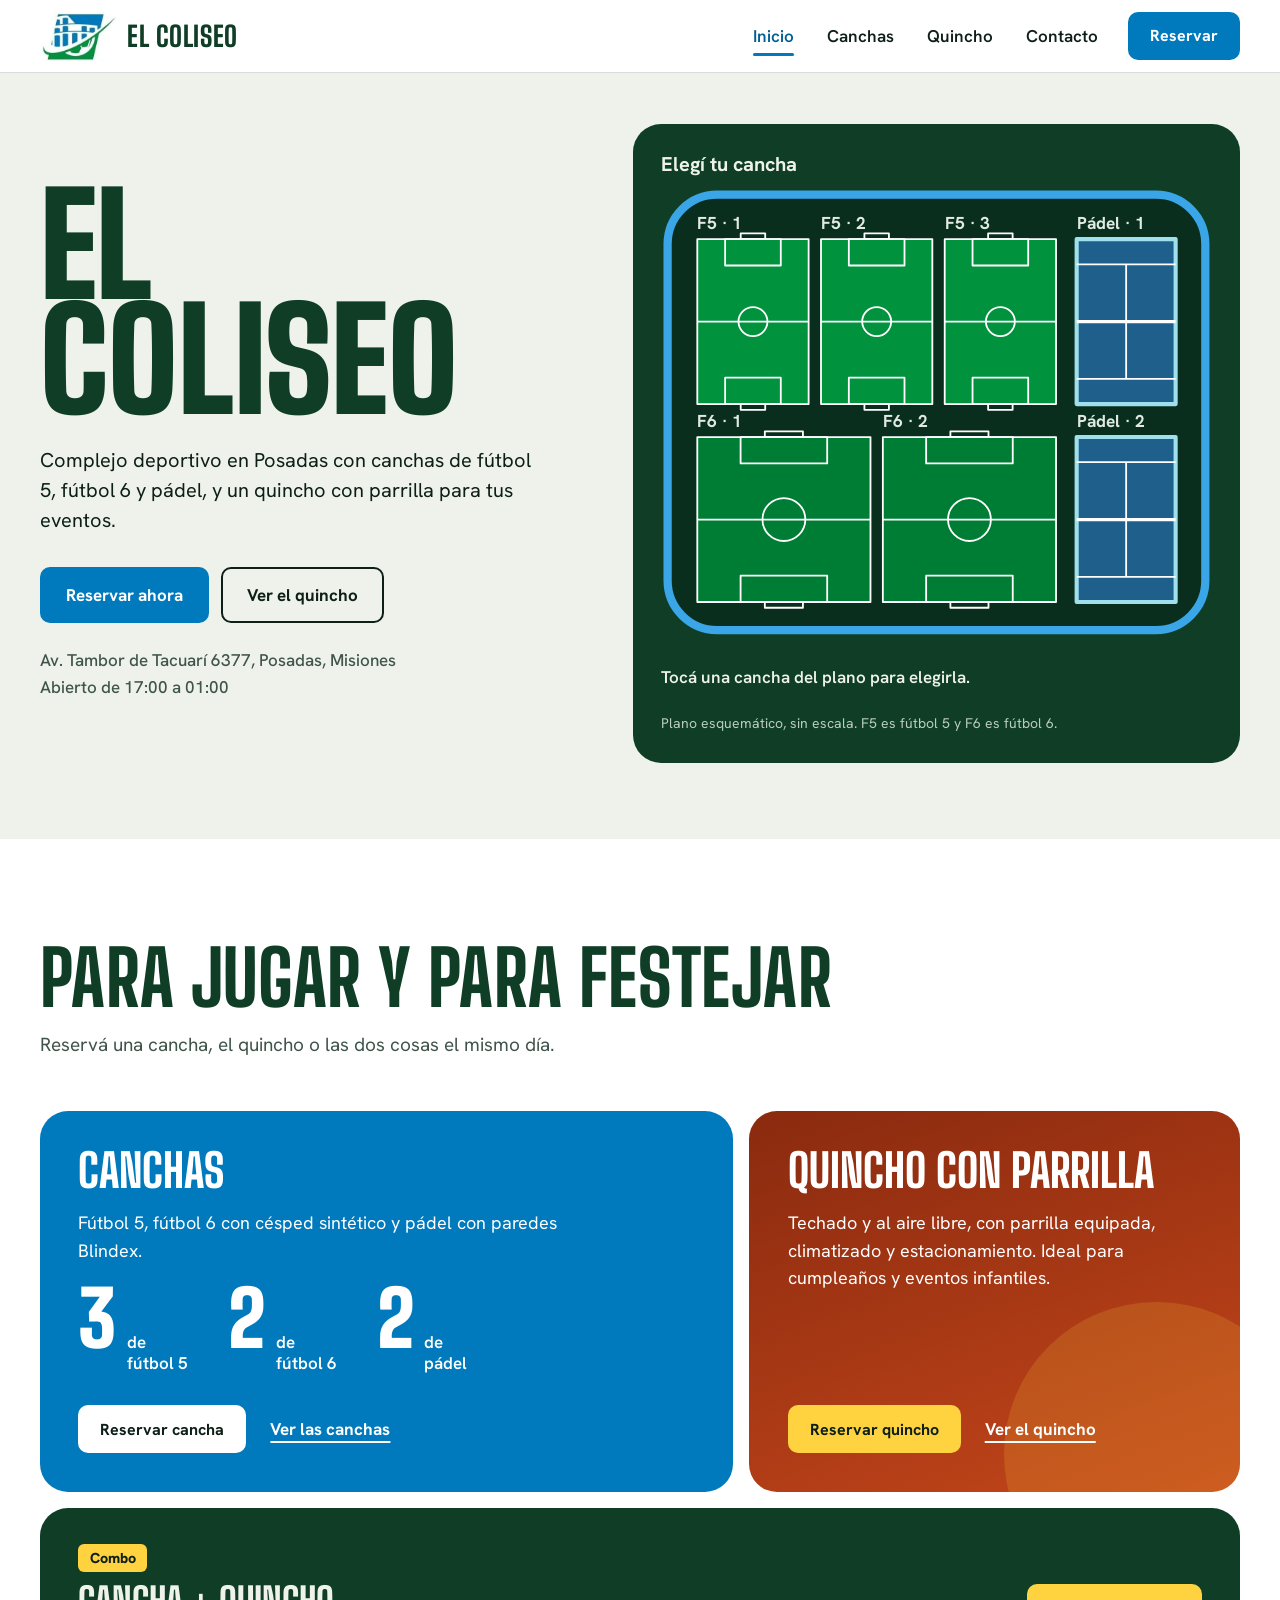
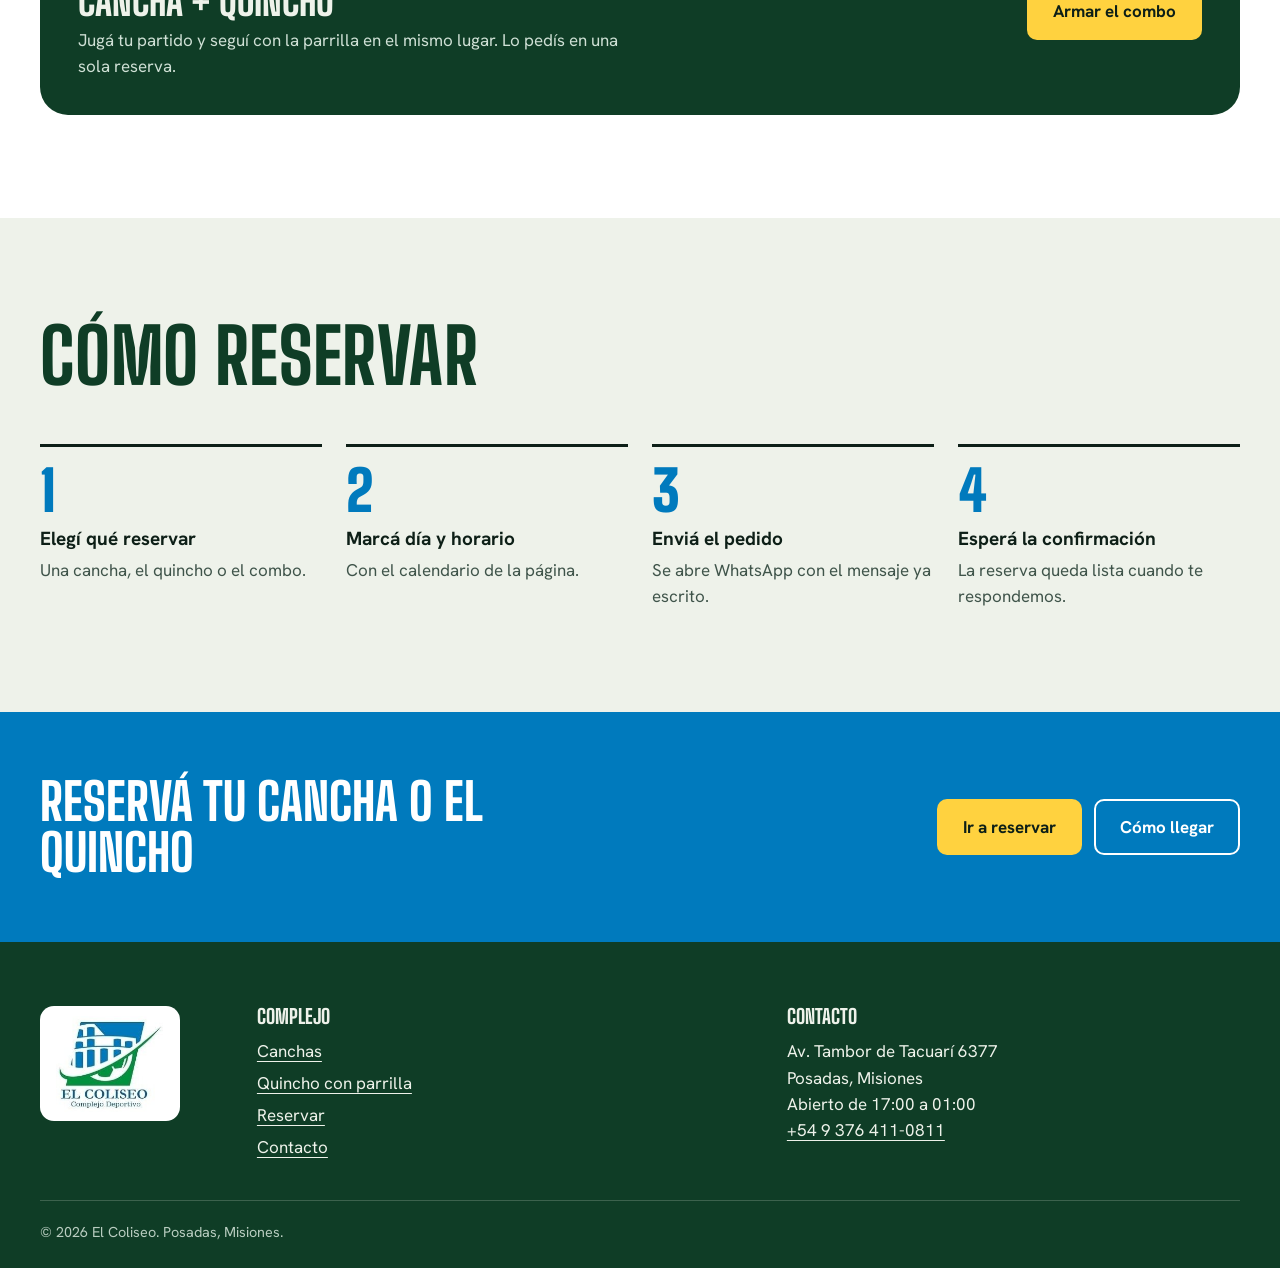
==== commit f79410c4: "Horario de atencion y turnos por hora - Abierto de 17:00 a 01:00, mostrado en inicio, contacto, pie " ====
--- a/index.html
+++ b/index.html
@@ -64,7 +64,7 @@
             <a class="btn btn-primary btn-lg" href="reservar.html">Reservar ahora</a>
             <a class="btn btn-ghost btn-lg" href="quincho.html">Ver el quincho</a>
           </div>
-          <p class="addr">Av. Tambor de Tacuarí 6377, Posadas, Misiones</p>
+          <p class="addr">Av. Tambor de Tacuarí 6377, Posadas, Misiones<br>Abierto de 17:00 a 01:00</p>
         </div>
 
         <figure class="plan-card" aria-labelledby="plan-title">
@@ -162,6 +162,7 @@
       <div>
         <p class="foot-title">Contacto</p>
         <address>Av. Tambor de Tacuarí 6377<br>Posadas, Misiones</address>
+        <p>Abierto de 17:00 a 01:00</p>
         <p><a data-wa href="https://wa.me/5493764110811">+54 9 376 411-0811</a></p>
       </div>
     </div>
--- a/styles.css
+++ b/styles.css
@@ -381,6 +381,25 @@
 .time-block + .time-block { margin-top: 1.25rem; }
 .time-block h3 { font-weight: 700; font-size: 1.0625rem; }
 
+/* Hourly turns */
+.slots { display: grid; grid-template-columns: repeat(auto-fill, minmax(104px, 1fr)); gap: .6rem; }
+.slot { position: relative; display: block; }
+.slot input { position: absolute; inset: 0; width: 100%; height: 100%; margin: 0; opacity: 0; cursor: pointer; }
+.slot span {
+  display: flex; flex-direction: column; align-items: center; gap: .1rem;
+  padding: .7rem .5rem; background: #fff; border: 2px solid var(--line); border-radius: 12px;
+  transition: border-color .15s, background-color .15s;
+}
+.slot strong { font-size: 1.125rem; line-height: 1.1; }
+.slot small { color: var(--ink-soft); font-size: .85rem; }
+.slot:hover input:not(:disabled) + span { border-color: rgba(13, 31, 23, .45); }
+.slot input:checked + span { border-color: var(--blue); background: var(--blue-tint); box-shadow: inset 0 0 0 1px var(--blue); }
+.slot input:focus-visible + span { outline: 3px solid var(--turf); outline-offset: 2px; }
+.slot input:disabled { cursor: not-allowed; }
+.slot input:disabled + span { opacity: .45; background: transparent; }
+.slot input:disabled + span strong { text-decoration: line-through; }
+.slots-note { margin-top: .75rem; color: var(--ink-soft); font-size: .95rem; max-width: 36rem; }
+
 /* Calendar */
 .cal { max-width: 27rem; background: #fff; border: 2px solid var(--ink); border-radius: 18px; padding: 1rem; }
 .cal-head { display: flex; align-items: center; justify-content: space-between; gap: .5rem; margin-bottom: .75rem; }
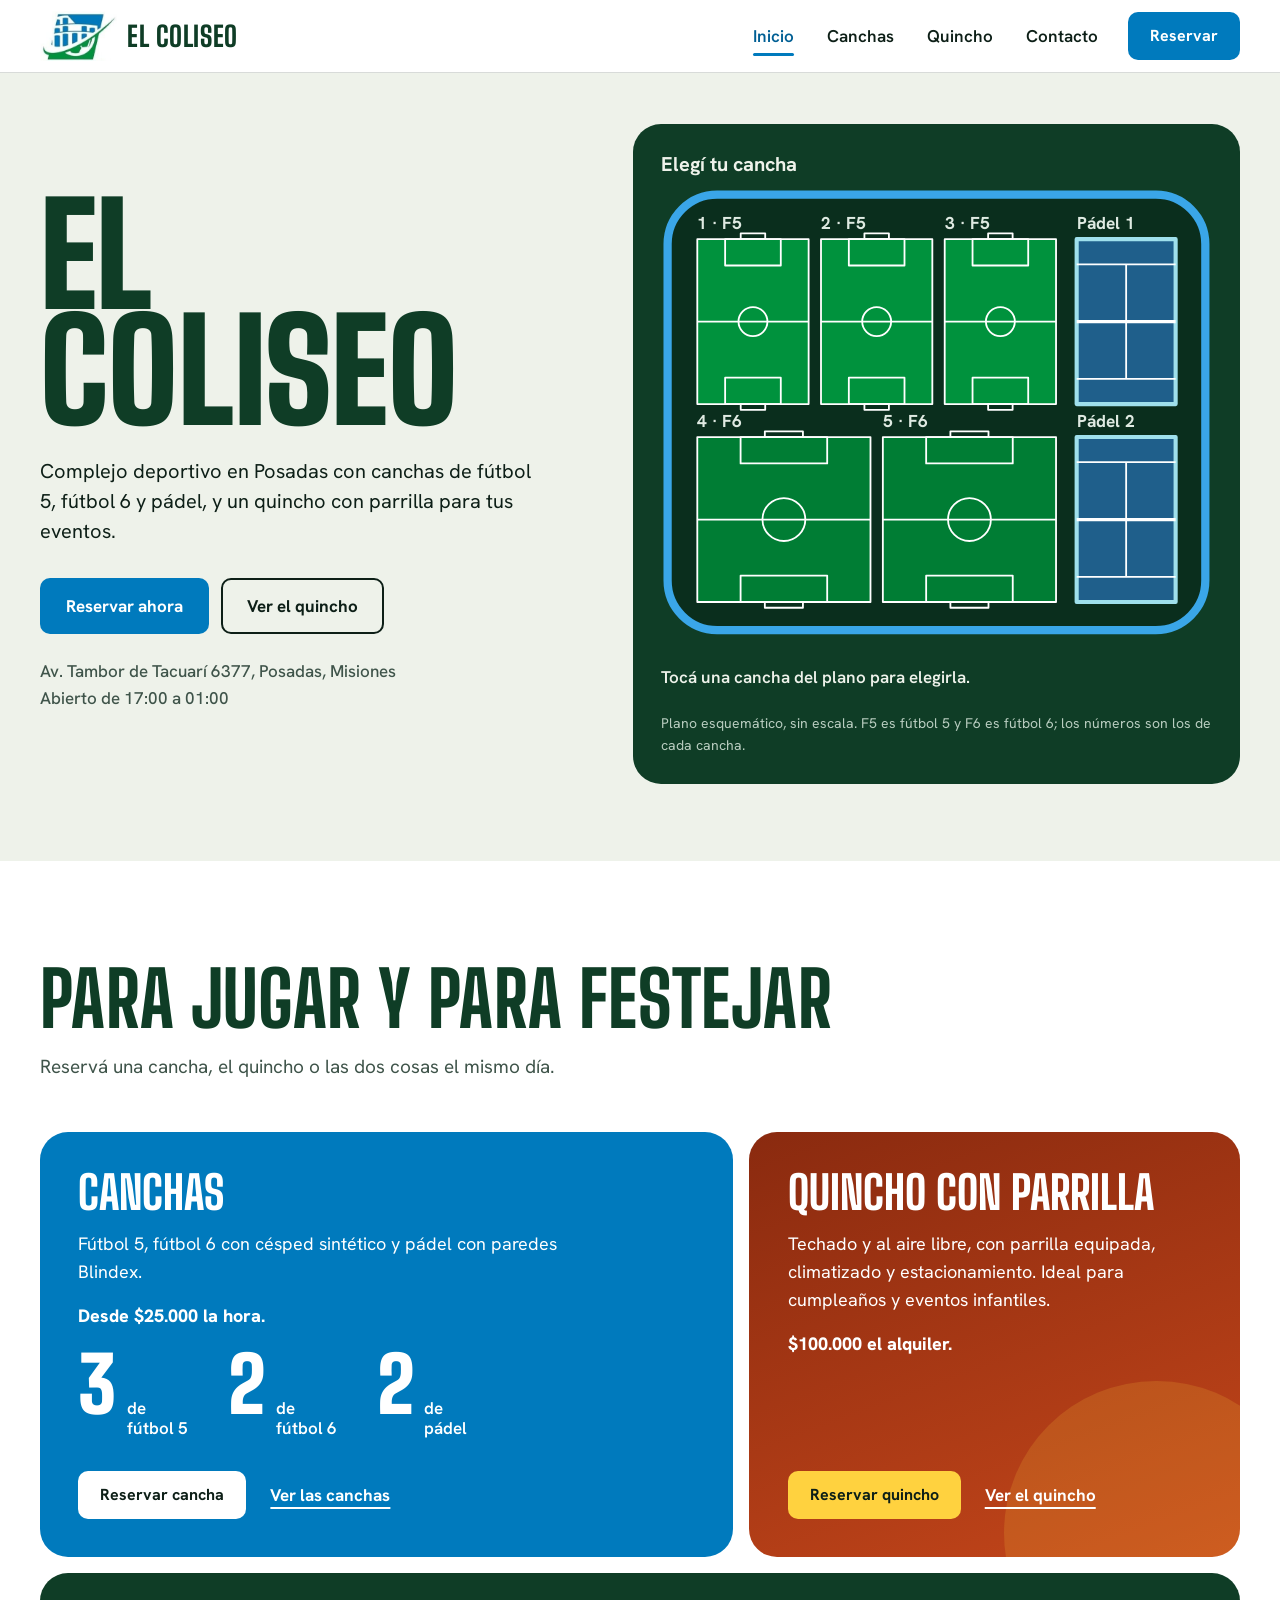
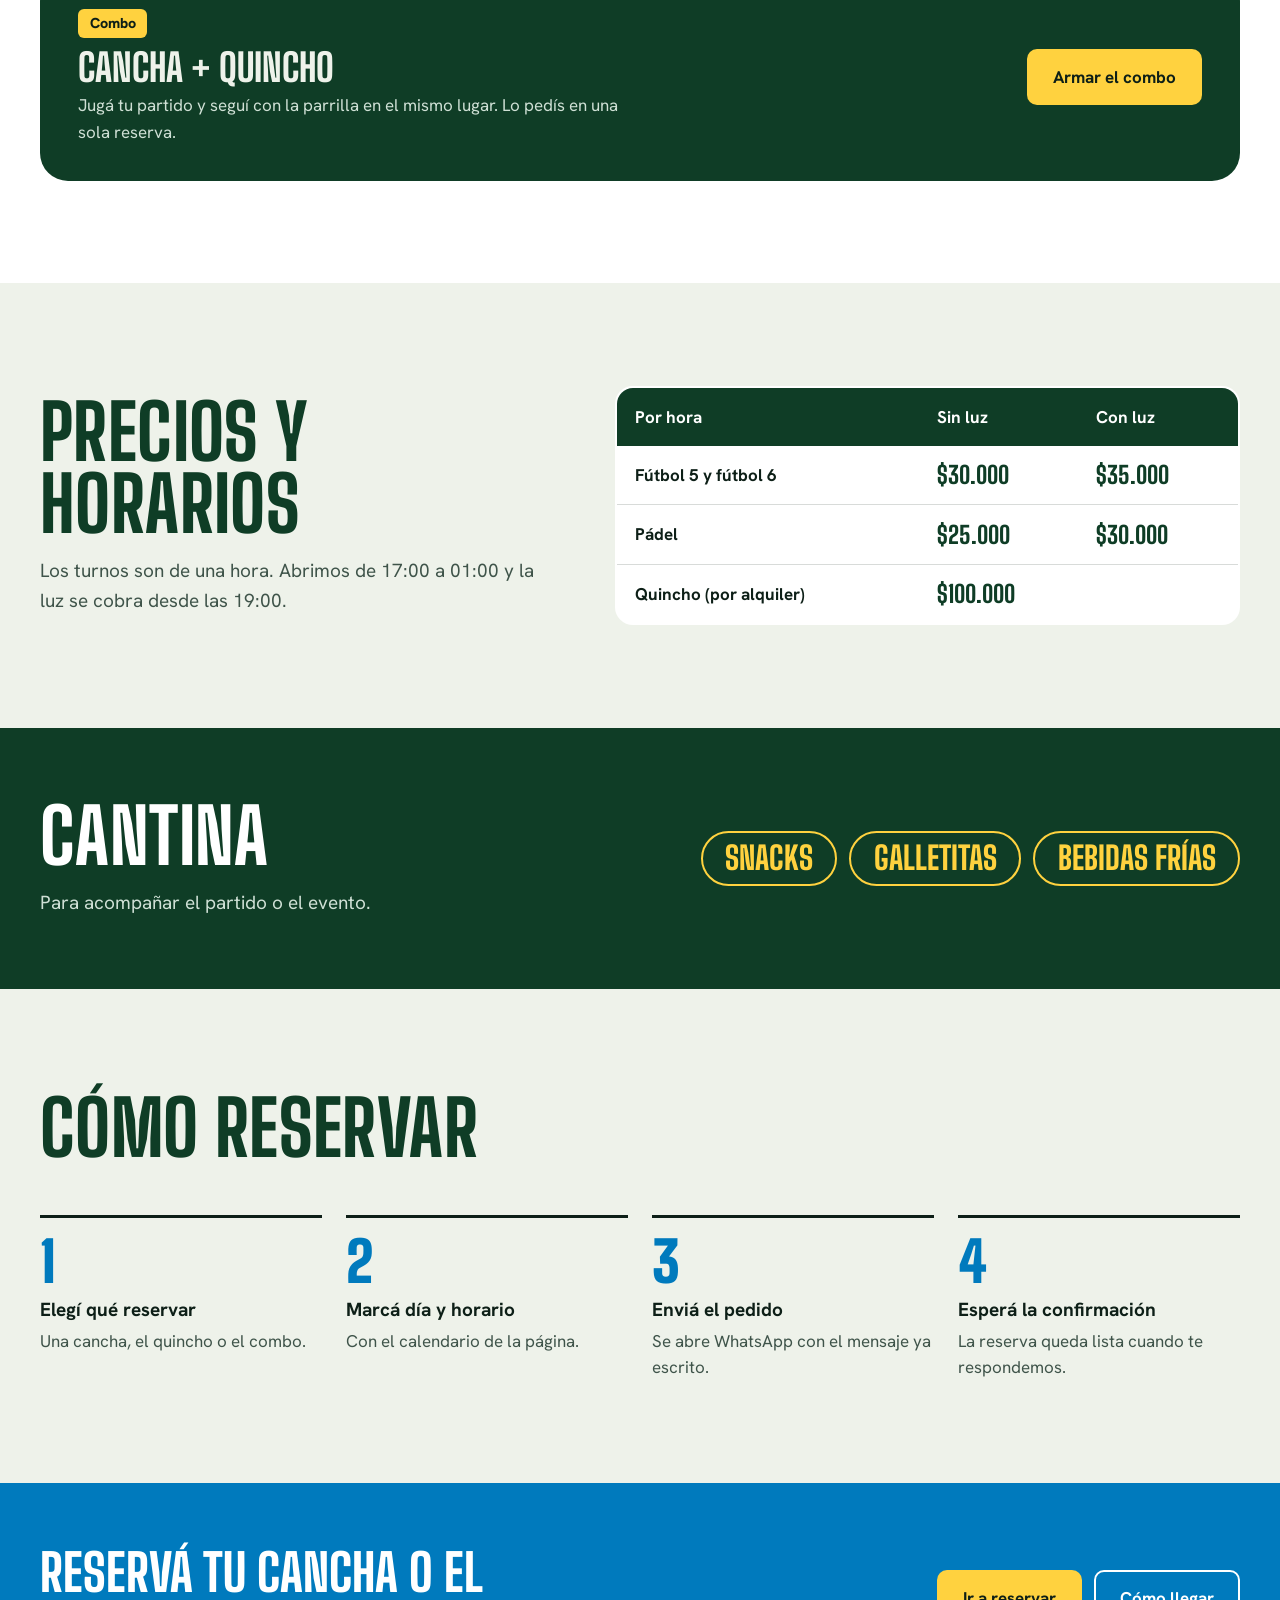
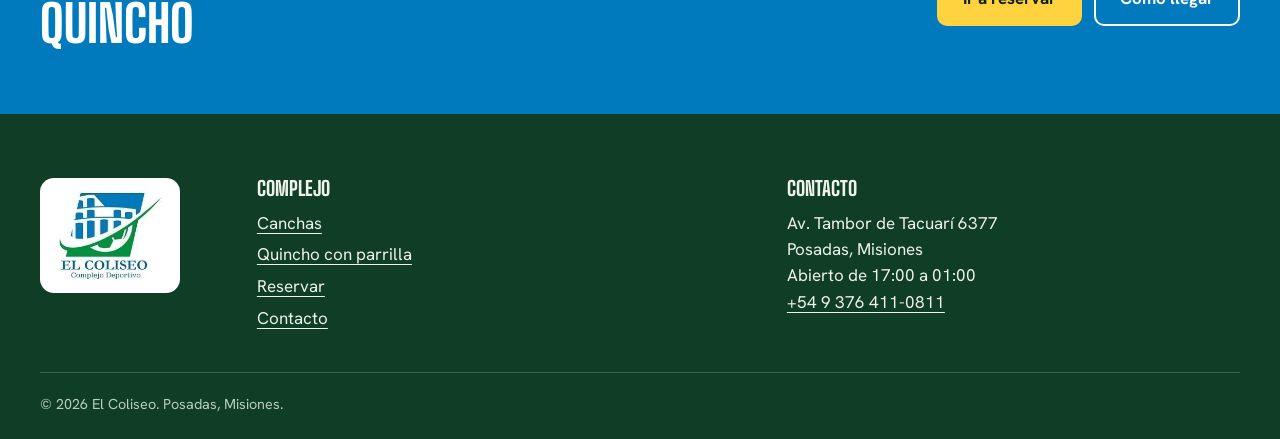
==== commit 22c1f2ce: "Publicar panel de administracion y actualizar la pagina publica - Canchas numeradas 1 a 5 y Pádel 1 " ====
--- a/index.html
+++ b/index.html
@@ -74,7 +74,7 @@
             <p id="plan-status" class="plan-status" aria-live="polite">Tocá una cancha del plano para elegirla.</p>
             <a id="plan-go" class="btn btn-sun" href="reservar.html" hidden>Elegir día y horario</a>
           </div>
-          <figcaption class="plan-note">Plano esquemático, sin escala. F5 es fútbol 5 y F6 es fútbol 6.</figcaption>
+          <figcaption class="plan-note">Plano esquemático, sin escala. F5 es fútbol 5 y F6 es fútbol 6; los números son los de cada cancha.</figcaption>
         </figure>
       </div>
     </section>
@@ -90,6 +90,7 @@
           <article class="svc svc--canchas">
             <h3>Canchas</h3>
             <p>Fútbol 5, fútbol 6 con césped sintético y pádel con paredes Blindex.</p>
+            <p class="svc-price">Desde $25.000 la hora.</p>
             <ul class="svc-counts">
               <li><strong>3</strong><span>de<br>fútbol 5</span></li>
               <li><strong>2</strong><span>de<br>fútbol 6</span></li>
@@ -104,6 +105,7 @@
           <article class="svc svc--quincho">
             <h3>Quincho con parrilla</h3>
             <p>Techado y al aire libre, con parrilla equipada, climatizado y estacionamiento. Ideal para cumpleaños y eventos infantiles.</p>
+            <p class="svc-price">$100.000 el alquiler.</p>
             <div class="svc-actions">
               <a class="btn btn-sun" href="reservar.html?tipo=quincho">Reservar quincho</a>
               <a class="text-link" href="quincho.html">Ver el quincho</a>
@@ -119,6 +121,40 @@
             <a class="btn btn-sun btn-lg" href="reservar.html?tipo=combo">Armar el combo</a>
           </aside>
         </div>
+      </div>
+    </section>
+
+    <section class="prices" id="precios" aria-labelledby="precios-title">
+      <div class="wrap prices-grid">
+        <div>
+          <h2 id="precios-title" class="section-title">Precios y horarios</h2>
+          <p class="section-lede">Los turnos son de una hora. Abrimos de 17:00 a 01:00 y la luz se cobra desde las 19:00.</p>
+        </div>
+        <table class="price-table">
+          <caption class="sr-only">Precios por hora de las canchas y del quincho</caption>
+          <thead>
+            <tr><th scope="col">Por hora</th><th scope="col">Sin luz</th><th scope="col">Con luz</th></tr>
+          </thead>
+          <tbody>
+            <tr><th scope="row">Fútbol 5 y fútbol 6</th><td>$30.000</td><td>$35.000</td></tr>
+            <tr><th scope="row">Pádel</th><td>$25.000</td><td>$30.000</td></tr>
+            <tr><th scope="row">Quincho (por alquiler)</th><td colspan="2">$100.000</td></tr>
+          </tbody>
+        </table>
+      </div>
+    </section>
+
+    <section class="cantina" id="cantina" aria-labelledby="cantina-title">
+      <div class="wrap cantina-inner">
+        <div>
+          <h2 id="cantina-title" class="section-title">Cantina</h2>
+          <p class="section-lede">Para acompañar el partido o el evento.</p>
+        </div>
+        <ul class="cantina-list">
+          <li>Snacks</li>
+          <li>Galletitas</li>
+          <li>Bebidas frías</li>
+        </ul>
       </div>
     </section>
 
--- a/styles.css
+++ b/styles.css
@@ -244,6 +244,37 @@
 .combo-band h3 { font: 800 clamp(1.75rem, 3vw, 2.5rem)/1 var(--display); text-transform: uppercase; }
 .combo-band p { margin-top: .4rem; max-width: 34rem; color: #cfe0d5; }
 
+.sr-only {
+  position: absolute; width: 1px; height: 1px; margin: -1px; padding: 0; overflow: hidden;
+  clip: rect(0, 0, 0, 0); white-space: nowrap; border: 0;
+}
+.svc-price { font-weight: 800; font-size: 1.25rem; }
+
+/* ---------- Precios y horarios (inicio) ---------- */
+.prices { background: var(--chalk); padding-block: var(--section); }
+.prices-grid {
+  display: grid; grid-template-columns: minmax(0, .9fr) minmax(0, 1.1fr);
+  gap: clamp(2rem, 5vw, 4rem); align-items: center;
+}
+.price-table { width: 100%; border-collapse: collapse; background: #fff; border: 2px solid var(--ink); border-radius: 18px; overflow: hidden; }
+.price-table th, .price-table td { padding: 1rem 1.1rem; text-align: left; border-bottom: 1px solid var(--line); }
+.price-table thead th { background: var(--turf); color: #fff; font-weight: 700; border-bottom: 0; }
+.price-table tbody th { font-weight: 700; }
+.price-table td { font: 800 1.5rem/1 var(--display); color: var(--turf); }
+.price-table tbody tr:last-child th, .price-table tbody tr:last-child td { border-bottom: 0; }
+.price-table td[colspan] { text-align: left; }
+
+/* ---------- Cantina (inicio) ---------- */
+.cantina { background: var(--turf); color: var(--chalk); padding-block: clamp(2.5rem, 6vw, 4.5rem); }
+.cantina-inner { display: flex; flex-wrap: wrap; align-items: center; justify-content: space-between; gap: 1.5rem 3rem; }
+.cantina .section-title { color: #fff; }
+.cantina .section-lede { color: #cfe0d5; }
+.cantina-list { display: flex; flex-wrap: wrap; gap: .75rem; }
+.cantina-list li {
+  padding: .6rem 1.4rem; border: 2px solid var(--sun); border-radius: 999px;
+  font: 800 clamp(1.5rem, 3vw, 2rem)/1 var(--display); text-transform: uppercase; color: var(--sun);
+}
+
 /* ---------- How it works (inicio) ---------- */
 .how { padding-block: var(--section); }
 .how-steps { display: grid; grid-template-columns: repeat(4, minmax(0, 1fr)); gap: 1.5rem; counter-reset: how; }
@@ -297,7 +328,7 @@
 .sport-count { font: 900 clamp(5rem, 9vw, 8rem)/.8 var(--display); color: var(--blue); }
 .sport h2 { margin-top: .5rem; font: 800 clamp(2rem, 3.4vw, 3rem)/1 var(--display); text-transform: uppercase; color: var(--turf); }
 .sport-desc { margin-top: .75rem; max-width: 32rem; font-size: 1.125rem; }
-.specs { margin-top: 1.25rem; max-width: 28rem; border-top: 1px solid var(--line); }
+.specs { margin-top: 1.25rem; max-width: 32rem; border-top: 1px solid var(--line); }
 .specs div { display: flex; justify-content: space-between; gap: 1rem; padding: .6rem 0; border-bottom: 1px solid var(--line); }
 .specs dt { color: var(--ink-soft); }
 .specs dd { font-weight: 700; text-align: right; }
@@ -489,7 +520,7 @@
 
 /* ---------- Responsive ---------- */
 @media (max-width: 960px) {
-  .hero-grid, .contact-grid, .booking-layout, .sport, .quincho-combo .wrap { grid-template-columns: minmax(0, 1fr); }
+  .hero-grid, .contact-grid, .booking-layout, .sport, .quincho-combo .wrap, .prices-grid { grid-template-columns: minmax(0, 1fr); }
   .svc--canchas, .svc--quincho { grid-column: 1 / -1; }
   .how-steps { grid-template-columns: repeat(2, minmax(0, 1fr)); }
   .feature-grid { grid-template-columns: repeat(2, minmax(0, 1fr)); }
